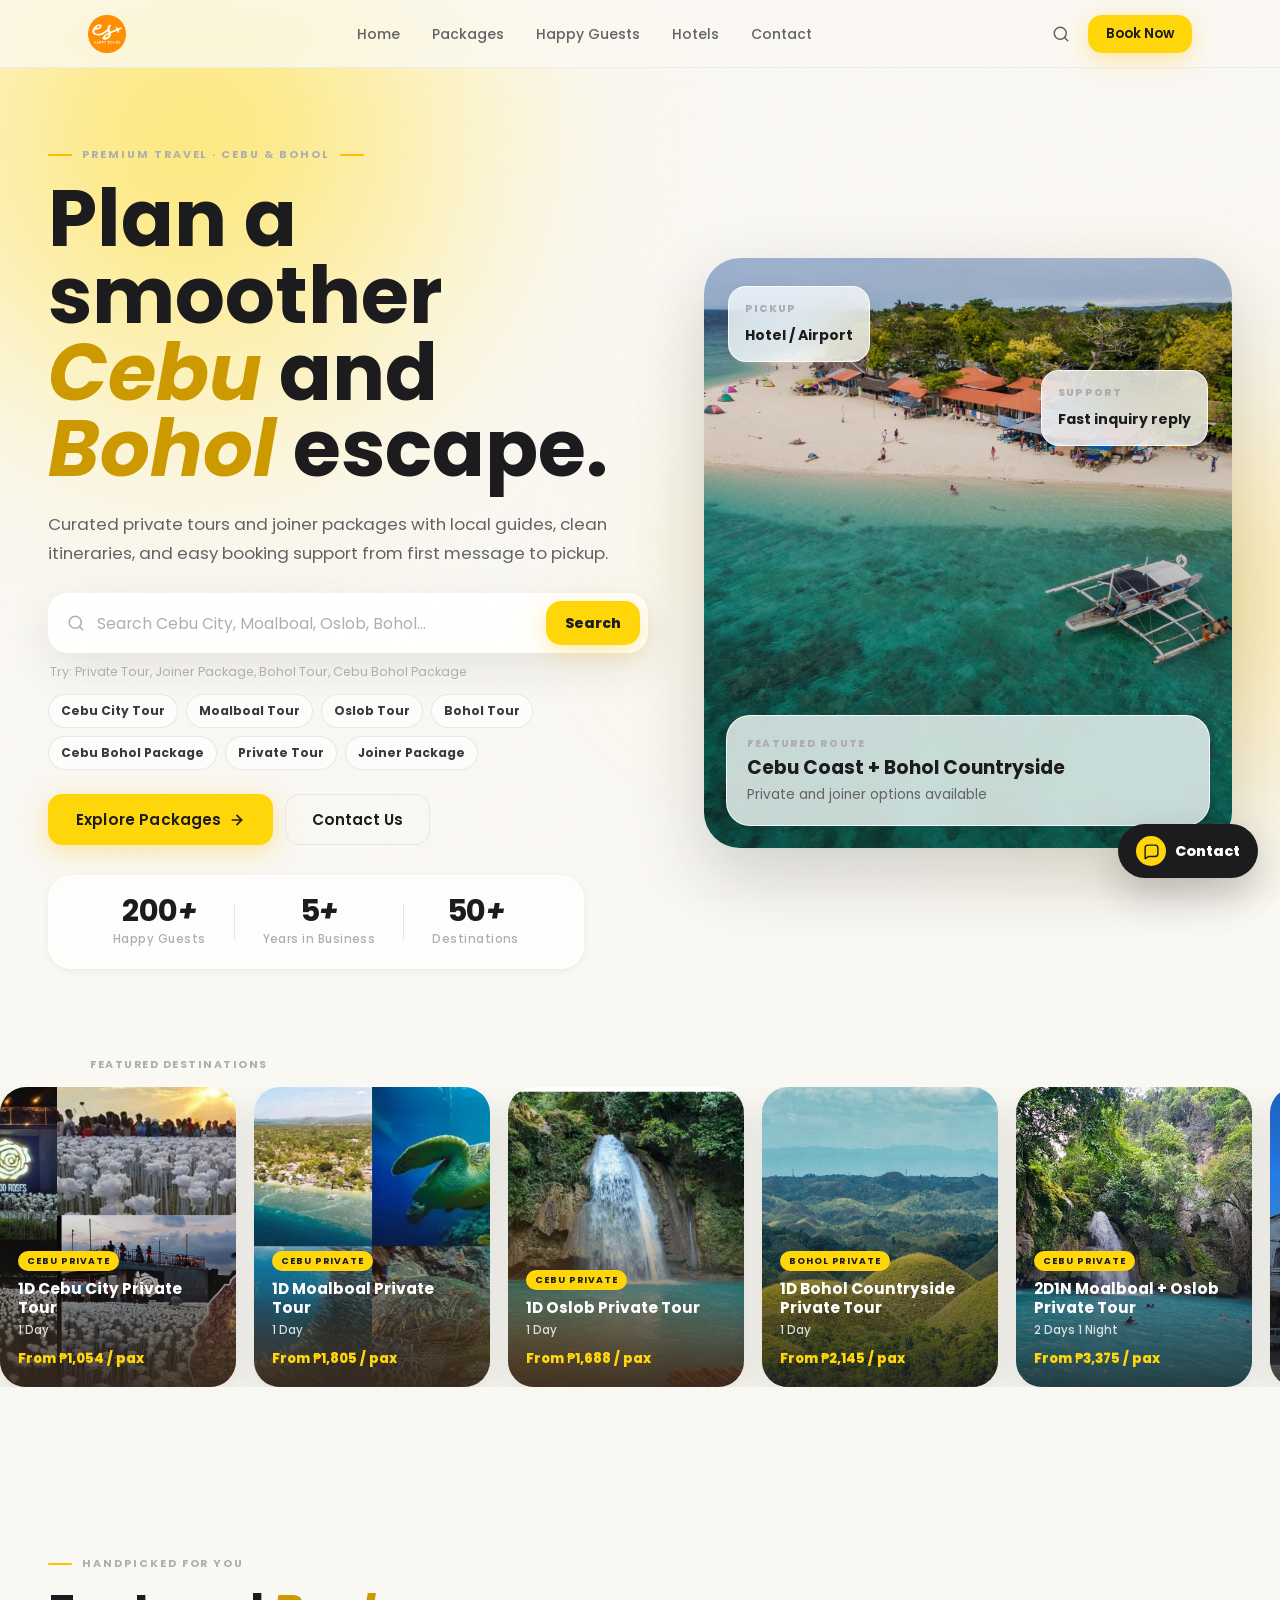
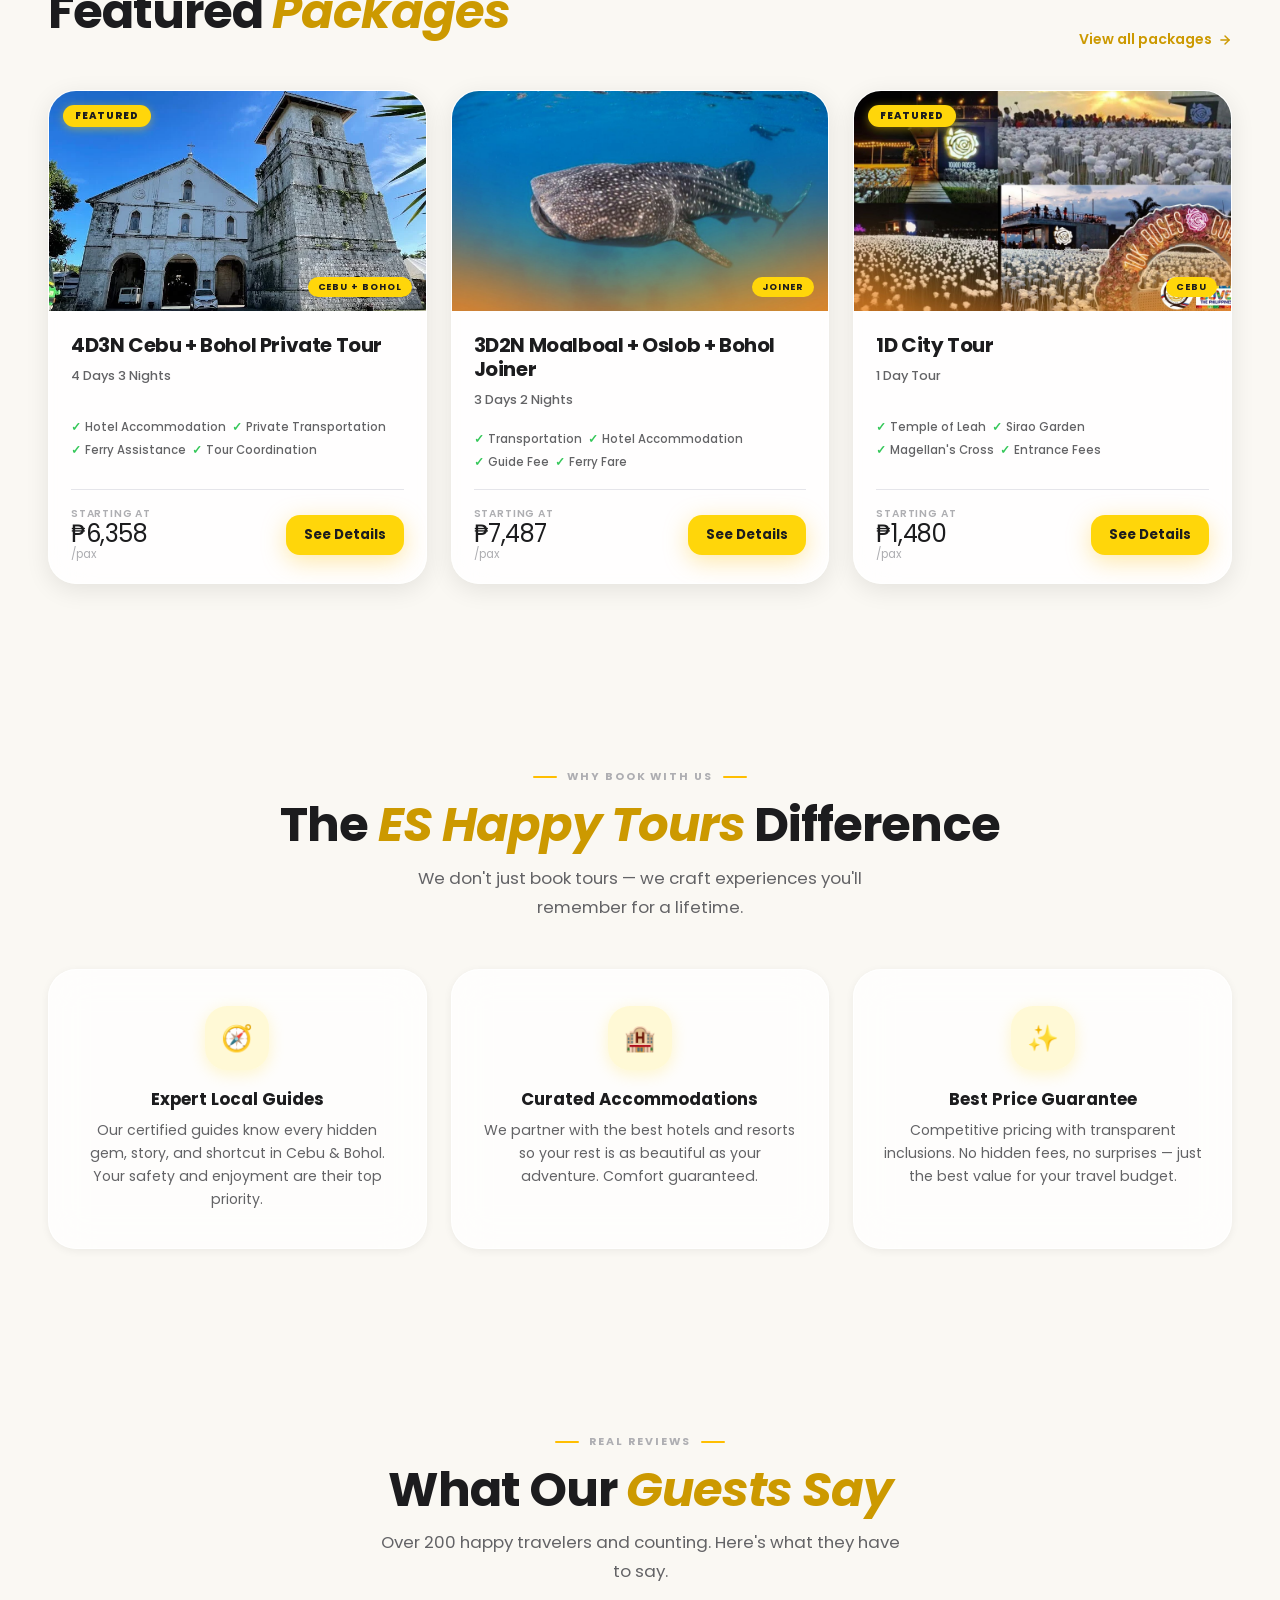
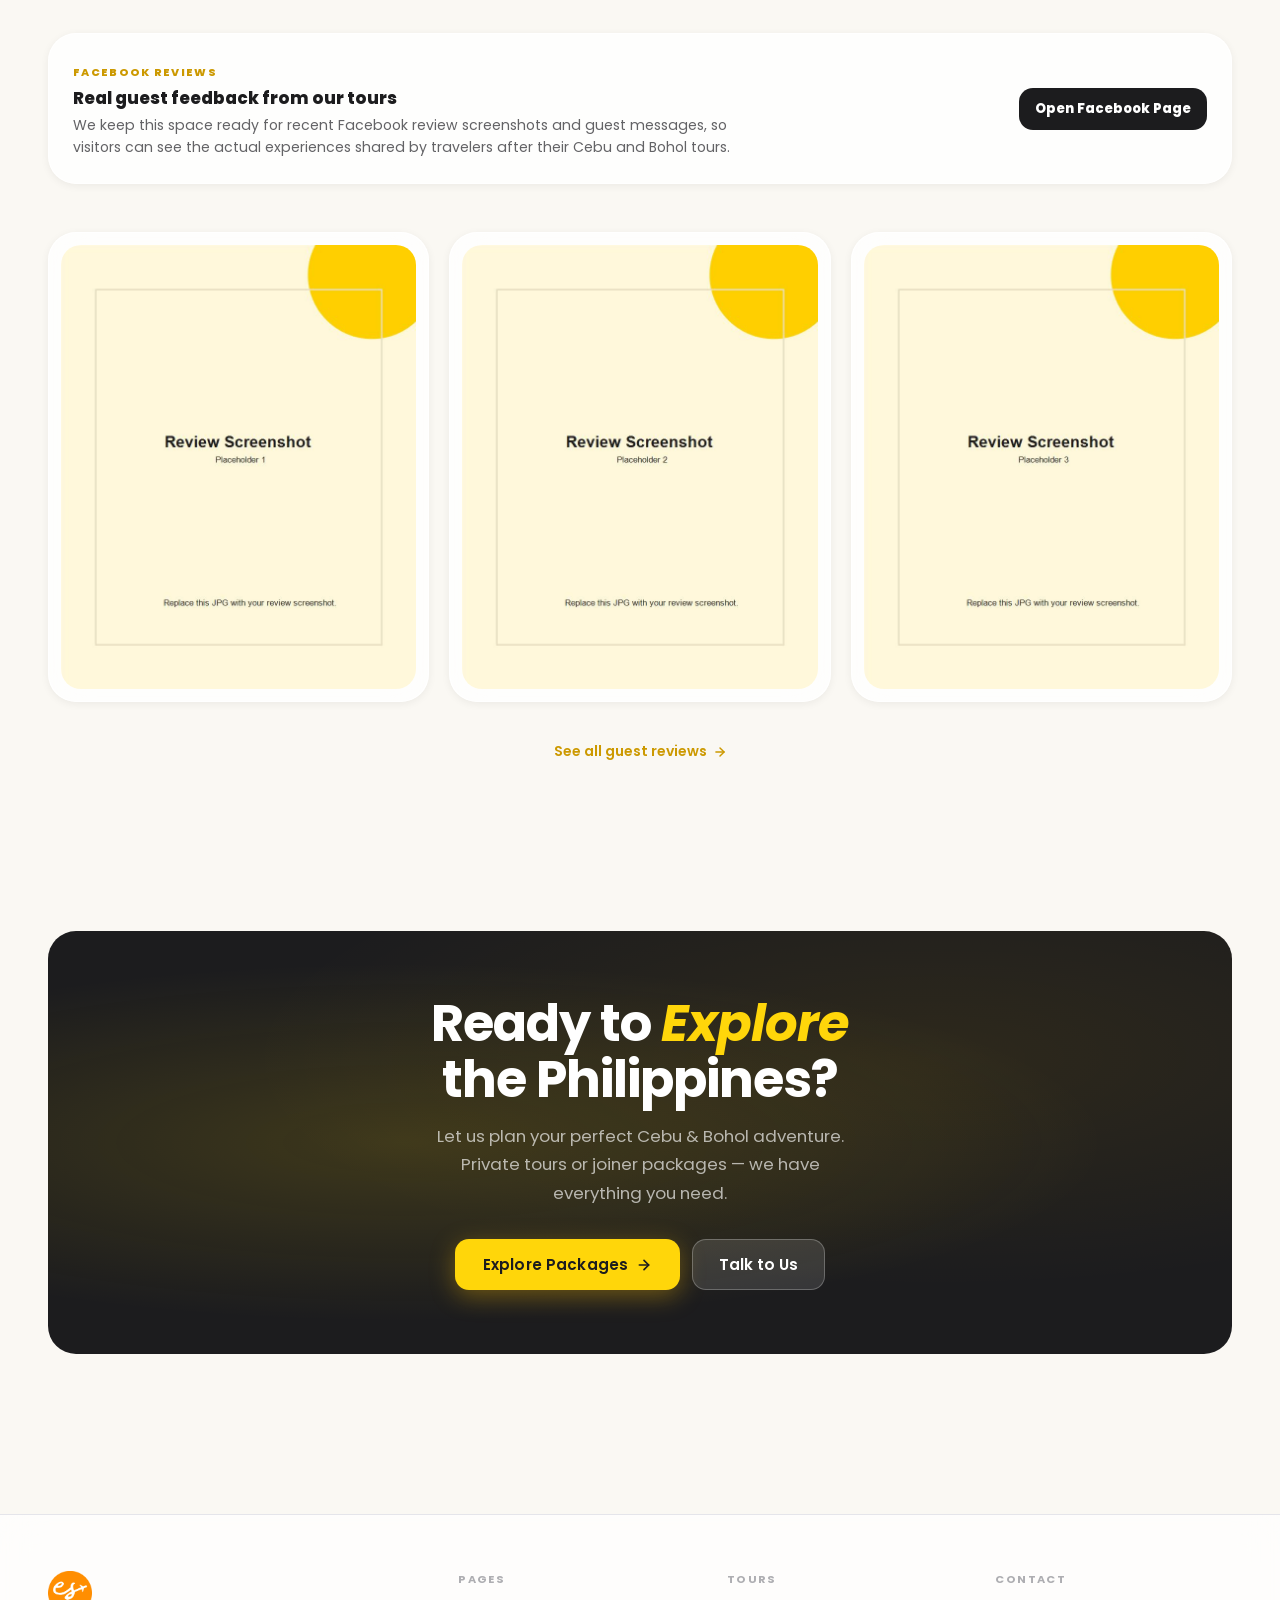
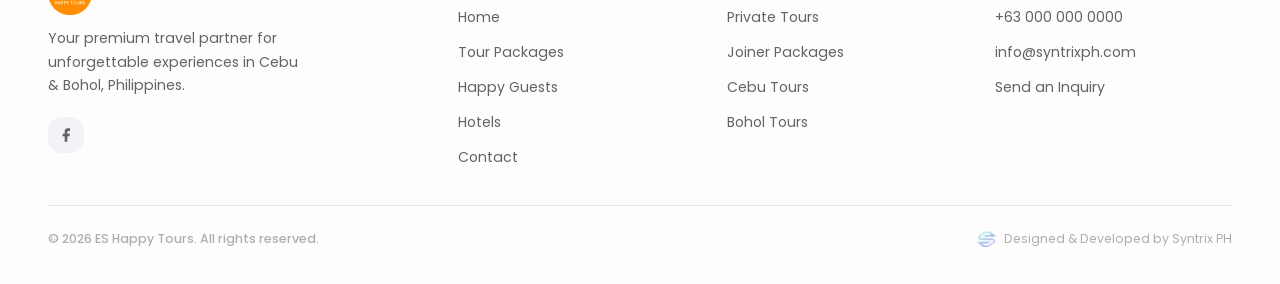
==== index.html @ 5e9220c2 "Initial ES Happy Tours website" ====
<!DOCTYPE html>
<html lang="en">

<head>
  <meta charset="UTF-8" />
  <link rel="icon" type="image/png" sizes="512x512" href="/favicon.png" />
  <link rel="icon" type="image/png" sizes="192x192" href="/favicon-192.png" />
  <link rel="apple-touch-icon" sizes="180x180" href="/apple-touch-icon.png" />
  <link rel="shortcut icon" href="/favicon.ico" />
  <meta property="og:site_name" content="ES Happy Tours" />
  <meta property="og:image" content="https://eshappytours.com/favicon.png" />
  <meta name="twitter:image" content="https://eshappytours.com/favicon.png" />
  <meta name="facebook-domain-verification" content="ryec776wc41lvu8zigvcuqryftrkrn" />
  <!-- Meta Pixel Code -->
  <script>
    !function (f, b, e, v, n, t, s) {
      if (f.fbq) return; n = f.fbq = function () {
        n.callMethod ?
        n.callMethod.apply(n, arguments) : n.queue.push(arguments)
      };
      if (!f._fbq) f._fbq = n; n.push = n; n.loaded = !0; n.version = '2.0';
      n.queue = []; t = b.createElement(e); t.async = !0;
      t.src = v; s = b.getElementsByTagName(e)[0];
      s.parentNode.insertBefore(t, s)
    }(window, document, 'script',
      'https://connect.facebook.net/en_US/fbevents.js');
    fbq('init', '2161999427676069');
    fbq('track', 'PageView');
  </script>
  <noscript><img height="1" width="1" style="display:none"
      src="https://www.facebook.com/tr?id=2161999427676069&ev=PageView&noscript=1" /></noscript>
  <!-- End Meta Pixel Code -->
  <meta name="viewport" content="width=device-width, initial-scale=1.0" />
  <meta name="description"
    content="ES Happy Tours — Premium travel agency for Cebu & Bohol, Philippines. Private tours and joiner packages." />
  <title>ES Happy Tours — Discover Cebu & Bohol</title>

  <link rel="preconnect" href="https://fonts.googleapis.com" />
  <link rel="preconnect" href="https://fonts.gstatic.com" crossorigin />
  <link href="https://fonts.googleapis.com/css2?family=Poppins:wght@300;400;500;600;700;800;900&display=swap"
    rel="stylesheet" />

  <link rel="stylesheet" href="css/style.css" />
  <link rel="stylesheet" href="css/home.css" />
  <link rel="stylesheet" href="components/preloader/preloader.css" />
  <link rel="stylesheet" href="components/package-modal/package-modal.css" />
  <link rel="stylesheet" href="components/contact-widget/contact-widget.css" />
  <script type="application/ld+json">
  {
    "@context": "https://schema.org",
    "@type": "TravelAgency",
    "name": "ES Happy Tours",
    "url": "https://eshappytours.com/",
    "logo": "https://eshappytours.com/favicon.png",
    "image": "https://eshappytours.com/favicon.png",
    "email": "info@syntrixph.com",
    "telephone": "+639209851802",
    "address": {
      "@type": "PostalAddress",
      "streetAddress": "Sitio Capilis, Subabasbas",
      "addressLocality": "Lapu-Lapu",
      "postalCode": "6015",
      "addressRegion": "Cebu",
      "addressCountry": "PH"
    },
    "sameAs": [
      "https://www.facebook.com/profile.php?id=61589540938601"
    ]
  }
  </script></head>

<body>

  <!-- Background -->
  <div class="bg-canvas" aria-hidden="true">
    <div class="blob blob-1"></div>
    <div class="blob blob-2"></div>
    <div class="blob blob-3"></div>
  </div>
  <div class="bg-noise" aria-hidden="true"></div>

  <!-- ── HEADER ── -->
  <header class="site-header" id="site-header">
    <div class="nav-container">
      <a class="nav-logo" href="home">
        <img src="assets/images/eslogo.png" alt="ES Happy Tours" />
      </a>
      <nav class="nav-links" aria-label="Main navigation">
        <a href="home">Home</a>
        <a href="packages">Packages</a>
        <a href="guests">Happy Guests</a>
        <a href="hotels">Hotels</a>
        <a href="contact">Contact</a>
      </nav>
      <div class="nav-actions">
        <button class="btn-icon" id="btn-search" aria-label="Search">
          <svg xmlns="http://www.w3.org/2000/svg" width="18" height="18" fill="none" stroke="currentColor"
            stroke-width="2" stroke-linecap="round" stroke-linejoin="round" viewBox="0 0 24 24">
            <circle cx="11" cy="11" r="8" />
            <line x1="21" y1="21" x2="16.65" y2="16.65" />
          </svg>
        </button>
        <a href="contact" class="btn-cta-nav">Book Now</a>
        <button class="btn-hamburger" id="btn-hamburger" aria-label="Open menu" aria-expanded="false">
          <span></span><span></span><span></span>
        </button>
      </div>
    </div>
  </header>

  <!-- Mobile Menu -->
  <nav class="nav-mobile" id="nav-mobile" aria-label="Mobile navigation">
    <a href="home">Home</a>
    <a href="packages">Packages</a>
    <a href="guests">Happy Guests</a>
    <a href="hotels">Hotels</a>
    <a href="contact">Contact</a>
  </nav>

  <!-- Search Overlay -->
  <div class="search-overlay" id="search-overlay" aria-hidden="true">
    <div class="search-box">
      <svg xmlns="http://www.w3.org/2000/svg" width="18" height="18" fill="none" stroke="#AEAEB2" stroke-width="2"
        stroke-linecap="round" stroke-linejoin="round" viewBox="0 0 24 24" aria-hidden="true">
        <circle cx="11" cy="11" r="8" />
        <line x1="21" y1="21" x2="16.65" y2="16.65" />
      </svg>
      <input type="text" id="search-input" placeholder="Search tours, destinations…" autocomplete="off" />
      <button class="search-close" id="search-close" aria-label="Close search">✕</button>
    </div>
  </div>

  <!-- ══════════════════════════════════════════════
       HERO
  ══════════════════════════════════════════════ -->
  <section class="hero">
    <div class="hero-logo-wrap">
      <img src="assets/images/eslogo.png" alt="ES Happy Tours" class="hero-logo" />
    </div>

    <div class="eyebrow hero-eyebrow">
      <span class="eyebrow-line"></span>
      <span class="eyebrow-text">Premium Travel · Cebu &amp; Bohol</span>
      <span class="eyebrow-line"></span>
    </div>

    <h1>Discover <em>Cebu</em><br>&amp; <em>Bohol</em><br><span class="muted">Like Never Before</span></h1>

    <p class="hero-sub">Your premium travel partner for unforgettable island experiences in the Philippines.</p>

    <div class="hero-ctas">
      <a href="packages" class="btn-primary">
        Explore Packages
        <svg xmlns="http://www.w3.org/2000/svg" width="16" height="16" fill="none" stroke="currentColor"
          stroke-width="2.5" stroke-linecap="round" stroke-linejoin="round" viewBox="0 0 24 24" aria-hidden="true">
          <line x1="5" y1="12" x2="19" y2="12" />
          <polyline points="12 5 19 12 12 19" />
        </svg>
      </a>
      <a href="contact" class="btn-outline">Contact Us</a>
    </div>

    <div class="hero-stats">
      <div class="hero-stat">
        <strong>200<em>+</em></strong>
        <span>Happy Guests</span>
      </div>
      <div class="stat-divider"></div>
      <div class="hero-stat">
        <strong>5<em>+</em></strong>
        <span>Years in Business</span>
      </div>
      <div class="stat-divider"></div>
      <div class="hero-stat">
        <strong>50<em>+</em></strong>
        <span>Destinations</span>
      </div>
    </div>

    <div class="scroll-hint" aria-hidden="true">
      <span>Scroll</span>
      <svg xmlns="http://www.w3.org/2000/svg" width="14" height="14" fill="none" stroke="currentColor" stroke-width="2"
        stroke-linecap="round" stroke-linejoin="round" viewBox="0 0 24 24">
        <polyline points="6 9 12 15 18 9" />
      </svg>
    </div>
  </section>


  <!-- ══════════════════════════════════════════════
       DESTINATION STRIP
  ══════════════════════════════════════════════ -->
  <div class="dest-wrapper">
    <div class="inner">
      <p class="strip-label">Featured Destinations</p>
    </div>
    <div class="dest-strip">
      <div class="dest-track">
        <a class="dest-card" href="packages">
          <img src="assets/images/16.jpg" alt="1D Cebu City Private Tour" loading="lazy" />
          <div class="dest-info">
            <span class="dest-tag">Cebu Private</span>
            <div class="dest-name">1D Cebu City Private Tour</div>
            <div class="dest-meta">1 Day</div>
            <div class="dest-price">From ₱1,054 / pax</div>
          </div>
        </a>
        <a class="dest-card" href="packages">
          <img src="assets/images/17.jpg" alt="1D Moalboal Private Tour" loading="lazy" />
          <div class="dest-info">
            <span class="dest-tag">Cebu Private</span>
            <div class="dest-name">1D Moalboal Private Tour</div>
            <div class="dest-meta">1 Day</div>
            <div class="dest-price">From ₱1,805 / pax</div>
          </div>
        </a>
        <a class="dest-card" href="packages">
          <img src="assets/images/1.jpg" alt="1D Oslob Private Tour" loading="lazy" />
          <div class="dest-info">
            <span class="dest-tag">Cebu Private</span>
            <div class="dest-name">1D Oslob Private Tour</div>
            <div class="dest-meta">1 Day</div>
            <div class="dest-price">From ₱1,688 / pax</div>
          </div>
        </a>
        <a class="dest-card" href="packages">
          <img src="assets/images/IMG_0251.JPG" alt="1D Bohol Countryside Private Tour" loading="lazy" />
          <div class="dest-info">
            <span class="dest-tag">Bohol Private</span>
            <div class="dest-name">1D Bohol Countryside Private Tour</div>
            <div class="dest-meta">1 Day</div>
            <div class="dest-price">From ₱2,145 / pax</div>
          </div>
        </a>
        <a class="dest-card" href="packages">
          <img src="assets/images/kawasan.jpg" alt="2D1N Moalboal and Oslob Private Tour" loading="lazy" />
          <div class="dest-info">
            <span class="dest-tag">Cebu Private</span>
            <div class="dest-name">2D1N Moalboal + Oslob Private Tour</div>
            <div class="dest-meta">2 Days 1 Night</div>
            <div class="dest-price">From ₱3,375 / pax</div>
          </div>
        </a>
        <a class="dest-card" href="packages">
          <img src="assets/images/baclayon2.webp" alt="4D3N Cebu and Bohol Private Tour" loading="lazy" />
          <div class="dest-info">
            <span class="dest-tag">Cebu + Bohol</span>
            <div class="dest-name">4D3N Cebu + Bohol Private Tour</div>
            <div class="dest-meta">4 Days 3 Nights</div>
            <div class="dest-price">From ₱6,358 / pax</div>
          </div>
        </a>
      </div>
    </div>
  </div>


  <!-- ══════════════════════════════════════════════
       FEATURED PACKAGES
  ══════════════════════════════════════════════ -->
  <section class="featured-section">
    <div class="inner">
      <div class="section-top">
        <div class="section-hd">
          <div class="eyebrow">
            <span class="eyebrow-line"></span>
            <span class="eyebrow-text">Handpicked for You</span>
          </div>
          <h2>Featured <em>Packages</em></h2>
        </div>
        <a href="packages" class="view-all-link">
          View all packages
          <svg xmlns="http://www.w3.org/2000/svg" width="14" height="14" fill="none" stroke="currentColor"
            stroke-width="2.5" stroke-linecap="round" stroke-linejoin="round" viewBox="0 0 24 24">
            <line x1="5" y1="12" x2="19" y2="12" />
            <polyline points="12 5 19 12 12 19" />
          </svg>
        </a>
      </div>

      <div class="pkg-grid">
        <div class="pkg-card searchable-card reveal" data-package-id="cebu-bohol-private" data-type="private"
          data-dest="both" data-search="4d3n cebu bohol private city moalboal oslob chocolate hills hotel ferry">
          <div class="pkg-card-img">
            <img src="assets/images/baclayon2.webp" alt="4D3N Cebu and Bohol Private Tour" loading="lazy" />
            <span class="pkg-badge featured">Featured</span>
            <span class="pkg-dest-tag">Cebu + Bohol</span>
          </div>
          <div class="pkg-card-body">
            <h3>4D3N Cebu + Bohol Private Tour</h3>
            <div class="pkg-meta"><span class="pkg-duration">4 Days 3 Nights</span></div>
            <div class="pkg-highlights">
              <span class="pkg-highlight">Hotel Accommodation</span>
              <span class="pkg-highlight">Private Transportation</span>
              <span class="pkg-highlight">Ferry Assistance</span>
              <span class="pkg-highlight">Tour Coordination</span>
            </div>
            <div class="pkg-footer">
              <div class="pkg-price">
                <span class="price-label">Starting at</span>
                <span class="price-amount">₱6,358</span>
                <span class="price-per">/pax</span>
              </div>
              <button class="btn-book btn-details" type="button" data-package-id="cebu-bohol-private">See Details</button>
            </div>
          </div>
        </div>

        <div class="pkg-card searchable-card reveal reveal-delay-2" data-package-id="moalboal-oslob-bohol-joiner"
          data-type="joiner" data-dest="both"
          data-search="3d2n moalboal oslob bohol joiner sardines whale shark chocolate hills ferry hotel">
          <div class="pkg-card-img">
            <img src="assets/images/2.jpg" alt="3D2N Moalboal Oslob and Bohol Joiner" loading="lazy" />
            <span class="pkg-dest-tag">Joiner</span>
          </div>
          <div class="pkg-card-body">
            <h3>3D2N Moalboal + Oslob + Bohol Joiner</h3>
            <div class="pkg-meta"><span class="pkg-duration">3 Days 2 Nights</span></div>
            <div class="pkg-highlights">
              <span class="pkg-highlight">Transportation</span>
              <span class="pkg-highlight">Hotel Accommodation</span>
              <span class="pkg-highlight">Guide Fee</span>
              <span class="pkg-highlight">Ferry Fare</span>
            </div>
            <div class="pkg-footer">
              <div class="pkg-price">
                <span class="price-label">Starting at</span>
                <span class="price-amount">₱7,487</span>
                <span class="price-per">/pax</span>
              </div>
              <button class="btn-book btn-details" type="button" data-package-id="moalboal-oslob-bohol-joiner">See Details</button>
            </div>
          </div>
        </div>

        <div class="pkg-card searchable-card reveal reveal-delay-3" data-package-id="cebu-city-joiner"
          data-type="joiner" data-dest="cebu"
          data-search="1d city joiner cebu temple of leah sirao tops magellan cross heritage tour">
          <div class="pkg-card-img">
            <img src="assets/images/16.jpg" alt="1D Cebu City Joiner Tour" loading="lazy" />
            <span class="pkg-badge featured">Featured</span>
            <span class="pkg-dest-tag">Cebu</span>
          </div>
          <div class="pkg-card-body">
            <h3>1D City Tour</h3>
            <div class="pkg-meta"><span class="pkg-duration">1 Day Tour</span></div>
            <div class="pkg-highlights">
              <span class="pkg-highlight">Temple of Leah</span>
              <span class="pkg-highlight">Sirao Garden</span>
              <span class="pkg-highlight">Magellan's Cross</span>
              <span class="pkg-highlight">Entrance Fees</span>
            </div>
            <div class="pkg-footer">
              <div class="pkg-price">
                <span class="price-label">Starting at</span>
                <span class="price-amount">₱1,480</span>
                <span class="price-per">/pax</span>
              </div>
              <button class="btn-book btn-details" type="button" data-package-id="cebu-city-joiner">See Details</button>
            </div>
          </div>
        </div>
      </div>
    </div>
  </section>


  <!-- ══════════════════════════════════════════════
       WHY CHOOSE US
  ══════════════════════════════════════════════ -->
  <section class="why-section">
    <div class="inner">
      <div class="section-hd reveal">
        <div class="eyebrow">
          <span class="eyebrow-line"></span>
          <span class="eyebrow-text">Why Book With Us</span>
          <span class="eyebrow-line"></span>
        </div>
        <h2>The <em>ES Happy Tours</em> Difference</h2>
        <p>We don't just book tours — we craft experiences you'll remember for a lifetime.</p>
      </div>

      <div class="why-grid">
        <div class="why-card reveal reveal-delay-1">
          <div class="why-icon">🧭</div>
          <h3>Expert Local Guides</h3>
          <p>Our certified guides know every hidden gem, story, and shortcut in Cebu &amp; Bohol. Your safety and
            enjoyment are their top priority.</p>
        </div>
        <div class="why-card reveal reveal-delay-2">
          <div class="why-icon">🏨</div>
          <h3>Curated Accommodations</h3>
          <p>We partner with the best hotels and resorts so your rest is as beautiful as your adventure. Comfort
            guaranteed.</p>
        </div>
        <div class="why-card reveal reveal-delay-3">
          <div class="why-icon">✨</div>
          <h3>Best Price Guarantee</h3>
          <p>Competitive pricing with transparent inclusions. No hidden fees, no surprises — just the best value for
            your travel budget.</p>
        </div>
      </div>
    </div>
  </section>


  <!-- ══════════════════════════════════════════════
       HAPPY GUESTS PREVIEW
  ══════════════════════════════════════════════ -->
  <section class="testi-section">
    <div class="inner">
      <div class="section-hd reveal">
        <div class="eyebrow">
          <span class="eyebrow-line"></span>
          <span class="eyebrow-text">Real Reviews</span>
          <span class="eyebrow-line"></span>
        </div>
        <h2>What Our <em>Guests Say</em></h2>
        <p>Over 200 happy travelers and counting. Here's what they have to say.</p>
      </div>

      <div class="facebook-review-placeholder reveal">
        <div>
          <span class="facebook-review-kicker">Facebook Reviews</span>
          <h3>Real guest feedback from our tours</h3>
          <p>We keep this space ready for recent Facebook review screenshots and guest messages, so visitors can see
            the actual experiences shared by travelers after their Cebu and Bohol tours.</p>
        </div>
        <a href="https://www.facebook.com/profile.php?id=61589540938601" target="_blank" rel="noopener noreferrer">Open Facebook
          Page</a>
      </div>

      <div class="testi-grid">
        <article class="review-card review-image-card reveal reveal-delay-1">
          <img src="assets/images/review-1.jpg" alt="Guest review screenshot placeholder" loading="lazy" />
        </article>
        <article class="review-card review-image-card reveal reveal-delay-2">
          <img src="assets/images/review-2.jpg" alt="Guest review screenshot placeholder" loading="lazy" />
        </article>
        <article class="review-card review-image-card reveal reveal-delay-3">
          <img src="assets/images/review-3.jpg" alt="Guest review screenshot placeholder" loading="lazy" />
        </article>
      </div>

      <div class="testi-cta">
        <a href="guests" class="view-all-link">
          See all guest reviews
          <svg xmlns="http://www.w3.org/2000/svg" width="14" height="14" fill="none" stroke="currentColor"
            stroke-width="2.5" stroke-linecap="round" stroke-linejoin="round" viewBox="0 0 24 24">
            <line x1="5" y1="12" x2="19" y2="12" />
            <polyline points="12 5 19 12 12 19" />
          </svg>
        </a>
      </div>
    </div>
  </section>


  <!-- ══════════════════════════════════════════════
       CTA BANNER
  ══════════════════════════════════════════════ -->
  <section class="cta-banner">
    <div class="inner">
      <div class="cta-card reveal">
        <h2>Ready to <em>Explore</em><br>the Philippines?</h2>
        <p>Let us plan your perfect Cebu &amp; Bohol adventure. Private tours or joiner packages — we have everything
          you need.</p>
        <div class="cta-buttons">
          <a href="packages" class="btn-primary">
            Explore Packages
            <svg xmlns="http://www.w3.org/2000/svg" width="16" height="16" fill="none" stroke="currentColor"
              stroke-width="2.5" stroke-linecap="round" stroke-linejoin="round" viewBox="0 0 24 24">
              <line x1="5" y1="12" x2="19" y2="12" />
              <polyline points="12 5 19 12 12 19" />
            </svg>
          </a>
          <a href="contact"
            style="display:inline-flex;align-items:center;gap:8px;padding:13px 26px;background:rgba(255,255,255,0.12);color:#fff;font-size:0.95rem;font-weight:600;border:1.5px solid rgba(255,255,255,0.25);border-radius:14px;transition:all .2s;">Talk
            to Us</a>
        </div>
      </div>
    </div>
  </section>


  <!-- ══════════════════════════════════════════════
       FOOTER
  ══════════════════════════════════════════════ -->
  <footer class="site-footer">
    <div class="footer-grid">
      <div class="footer-brand-col">
        <div class="footer-logo">
          <img src="assets/images/eslogo.png" alt="ES Happy Tours" />
        </div>
        <p>Your premium travel partner for unforgettable experiences in Cebu &amp; Bohol, Philippines.</p>
        <div class="footer-social">
          <a href="https://www.facebook.com/ESHappyTours" target="_blank" rel="noopener noreferrer"
            aria-label="Facebook">
            <svg xmlns="http://www.w3.org/2000/svg" width="16" height="16" fill="currentColor" viewBox="0 0 24 24">
              <path d="M18 2h-3a5 5 0 0 0-5 5v3H7v4h3v8h4v-8h3l1-4h-4V7a1 1 0 0 1 1-1h3z" />
            </svg>
          </a>
        </div>
      </div>
      <div class="footer-col">
        <h4>Pages</h4>
        <ul>
          <li><a href="home">Home</a></li>
          <li><a href="packages">Tour Packages</a></li>
          <li><a href="guests">Happy Guests</a></li>
          <li><a href="hotels">Hotels</a></li>
          <li><a href="contact">Contact</a></li>
        </ul>
      </div>
      <div class="footer-col">
        <h4>Tours</h4>
        <ul>
          <li><a href="packages">Private Tours</a></li>
          <li><a href="packages">Joiner Packages</a></li>
          <li><a href="packages">Cebu Tours</a></li>
          <li><a href="packages">Bohol Tours</a></li>
        </ul>
      </div>
      <div class="footer-col">
        <h4>Contact</h4>
        <ul>
          <li><a href="tel:+63000000000">+63 000 000 0000</a></li>
          <li><a href="mailto:info@syntrixph.com">info@syntrixph.com</a></li>
          <li><a href="contact">Send an Inquiry</a></li>
        </ul>
      </div>
    </div>
    <div class="footer-bottom">
      <span class="footer-copy">© 2026 ES Happy Tours. All rights reserved.</span>
      <div class="footer-dev">
        <img src="assets/images/SYNTRIX-LOGO-S.png" alt="Syntrix PH" />
        <a href="https://syntrixph.com" target="_blank" rel="noopener noreferrer">Designed &amp; Developed by Syntrix
          PH</a>
      </div>
    </div>
  </footer>

  <script src="components/preloader/preloader.js"></script>
  <script src="js/main.js"></script>
  <script src="js/home.js"></script>
  <script src="js/package-data.js"></script>
  <script src="components/package-modal/package-modal.js"></script>
  <script src="components/contact-widget/contact-widget.js"></script>
</body>

</html>
---- css/style.css ----
/* ============================================================
   ES HAPPY TOURS — GLOBAL DESIGN SYSTEM
   style.css  |  Syntrix PH © 2026
   ============================================================ */


/* ── 1. CSS VARIABLES ─────────────────────────────────────── */
:root {
  --yellow:        #FFD60A;
  --yellow-soft:   #FFF9D6;
  --yellow-warm:   #FFBE00;
  --yellow-deep:   #CC9900;
  --white:         #FFFFFF;
  --off-white:     #FAF8F3;
  --gray-1:        #1C1C1E;
  --gray-2:        #3A3A3C;
  --gray-3:        #636366;
  --gray-4:        #AEAEB2;
  --gray-5:        #E5E5EA;
  --gray-6:        #F2F2F7;
  --color-success: #34C759;
  --color-error:   #FF3B30;
  --fb-blue:       #1877F2;
  --fb-blue-dark:  #0e5fc0;

  --nav-height:    68px;
  --max-w:         1200px;
  --pad-x:         clamp(16px, 4vw, 48px);

  --r-sm:   8px;
  --r-md:   14px;
  --r-lg:   22px;
  --r-xl:   28px;
  --r-pill: 999px;

  --sh-sm:     0 2px 8px  rgba(0,0,0,0.06);
  --sh-md:     0 6px 24px rgba(0,0,0,0.09);
  --sh-lg:     0 20px 48px rgba(0,0,0,0.14);
  --sh-yellow: 0 6px 24px rgba(255,190,0,0.35);

  --ease: cubic-bezier(0.16, 1, 0.3, 1);
}


/* ── 2. RESET & BASE ─────────────────────────────────────── */
*, *::before, *::after { box-sizing: border-box; margin: 0; padding: 0; }

html { scroll-behavior: smooth; -webkit-text-size-adjust: 100%; }

body {
  font-family: 'Poppins', sans-serif;
  background: var(--off-white);
  color: var(--gray-1);
  overflow-x: hidden;
  min-height: 100vh;
  padding-top: var(--nav-height);
}

img  { display: block; max-width: 100%; }
a    { color: inherit; text-decoration: none; }
button { cursor: pointer; font-family: inherit; }
ul   { list-style: none; }

h1, h2, h3 {
  font-family: 'Poppins', sans-serif;
  font-weight: 700;
  line-height: 1.1;
  letter-spacing: -0.02em;
}

h1 em, h2 em { font-style: italic; color: var(--yellow-deep); }
h1 .muted, h2 .muted { color: var(--gray-4); }


/* ── 3. BACKGROUND BLOBS + NOISE ─────────────────────────── */
.bg-canvas {
  position: fixed; inset: 0; z-index: 0;
  pointer-events: none; overflow: hidden;
}

.blob {
  position: absolute; border-radius: 50%; filter: blur(90px);
}

.blob-1 {
  width: 680px; height: 680px;
  background: radial-gradient(circle, #FFD60A 0%, #FFF4B8 60%, transparent 100%);
  top: -200px; left: -150px; opacity: 0.65;
  animation: drift1 20s ease-in-out infinite alternate;
}

.blob-2 {
  width: 480px; height: 480px;
  background: radial-gradient(circle, #FFBE00 0%, #FFF9D6 65%, transparent 100%);
  bottom: 60px; right: -120px; opacity: 0.5;
  animation: drift2 25s ease-in-out infinite alternate;
}

.blob-3 {
  width: 340px; height: 340px;
  background: radial-gradient(circle, #FFE566 0%, transparent 70%);
  top: 42%; left: 50%; opacity: 0.4;
  animation: drift3 17s ease-in-out infinite alternate;
}

.bg-noise {
  position: fixed; inset: 0; z-index: 0; pointer-events: none; opacity: 0.022;
  background-image: url("data:image/svg+xml,%3Csvg xmlns='http://www.w3.org/2000/svg' width='300' height='300'%3E%3Cfilter id='n'%3E%3CfeTurbulence type='fractalNoise' baseFrequency='0.75' numOctaves='4' stitchTiles='stitch'/%3E%3C/filter%3E%3Crect width='300' height='300' filter='url(%23n)'/%3E%3C/svg%3E");
}


/* ── 4. SITE HEADER & NAV ────────────────────────────────── */
.site-header {
  position: fixed; top: 0; left: 0; right: 0; z-index: 900;
  height: var(--nav-height);
  background: rgba(250, 248, 243, 0.82);
  backdrop-filter: blur(24px) saturate(180%);
  -webkit-backdrop-filter: blur(24px) saturate(180%);
  border-bottom: 1px solid rgba(229,229,234,0.6);
  transition: box-shadow 0.3s var(--ease), background 0.3s var(--ease);
  animation: fadeDown 0.75s ease both;
}

.site-header.scrolled {
  box-shadow: 0 2px 20px rgba(0,0,0,0.08);
  background: rgba(250, 248, 243, 0.95);
}

.nav-container {
  max-width: var(--max-w);
  margin: 0 auto;
  height: var(--nav-height);
  padding: 0 var(--pad-x);
  display: flex;
  align-items: center;
  justify-content: space-between;
  gap: 24px;
}

.nav-logo {
  flex-shrink: 0;
  display: flex;
  align-items: center;
}

.nav-logo img {
  height: 38px;
  width: auto;
  object-fit: contain;
}

.nav-links {
  display: flex;
  align-items: center;
  gap: 4px;
  flex: 1;
  justify-content: center;
}

.nav-links a {
  padding: 8px 14px;
  font-size: 0.875rem;
  font-weight: 500;
  color: var(--gray-3);
  border-radius: var(--r-md);
  transition: color 0.2s, background 0.2s;
  white-space: nowrap;
}

.nav-links a:hover { color: var(--gray-1); background: rgba(0,0,0,0.04); }
.nav-links a.active { color: var(--gray-1); font-weight: 600; }
.nav-links a.active::after {
  content: '';
  display: block;
  margin: 2px auto 0;
  width: 16px; height: 2px;
  background: var(--yellow-warm);
  border-radius: 2px;
}

.nav-actions {
  display: flex;
  align-items: center;
  gap: 8px;
  flex-shrink: 0;
}

.btn-icon {
  display: flex; align-items: center; justify-content: center;
  width: 38px; height: 38px;
  border: none; background: transparent;
  border-radius: var(--r-md);
  color: var(--gray-3);
  transition: color 0.2s, background 0.2s;
}
.btn-icon:hover { color: var(--gray-1); background: rgba(0,0,0,0.05); }

.btn-hamburger {
  display: none;
  flex-direction: column; gap: 5px; justify-content: center; align-items: center;
  width: 38px; height: 38px;
  border: none; background: transparent;
  border-radius: var(--r-md);
  transition: background 0.2s;
}
.btn-hamburger:hover { background: rgba(0,0,0,0.05); }
.btn-hamburger span {
  display: block;
  width: 20px; height: 2px;
  background: var(--gray-2);
  border-radius: 2px;
  transition: transform 0.3s var(--ease), opacity 0.3s;
}
.btn-hamburger.open span:nth-child(1) { transform: translateY(7px) rotate(45deg); }
.btn-hamburger.open span:nth-child(2) { opacity: 0; transform: scaleX(0); }
.btn-hamburger.open span:nth-child(3) { transform: translateY(-7px) rotate(-45deg); }

.btn-cta-nav {
  display: inline-flex; align-items: center; gap: 6px;
  padding: 9px 18px;
  background: var(--yellow);
  color: var(--gray-1);
  font-size: 0.85rem; font-weight: 600;
  border: none; border-radius: var(--r-md);
  box-shadow: var(--sh-yellow);
  transition: all 0.2s var(--ease);
  white-space: nowrap;
}
.btn-cta-nav:hover { background: var(--yellow-warm); transform: translateY(-1px); box-shadow: 0 8px 24px rgba(255,190,0,0.42); }
.btn-cta-nav:active { transform: scale(0.97); }


/* ── 5. MOBILE MENU ──────────────────────────────────────── */
.nav-mobile {
  display: flex;
  flex-direction: column; gap: 2px;
  position: fixed;
  top: var(--nav-height); left: 0; right: 0;
  z-index: 899;
  background: rgba(250, 248, 243, 0.98);
  backdrop-filter: blur(24px);
  -webkit-backdrop-filter: blur(24px);
  border-bottom: 1px solid var(--gray-5);
  padding: 12px var(--pad-x) 20px;
  opacity: 0;
  visibility: hidden;
  pointer-events: none;
  transform: translateY(-10px);
  transition: opacity 0.25s var(--ease), transform 0.25s var(--ease), visibility 0s 0.26s;
}

.nav-mobile.open {
  opacity: 1;
  visibility: visible;
  pointer-events: auto;
  transform: translateY(0);
  transition: opacity 0.25s var(--ease), transform 0.25s var(--ease), visibility 0s 0s;
}

.nav-mobile a {
  padding: 13px 12px;
  font-size: 1rem; font-weight: 500;
  color: var(--gray-2);
  border-radius: var(--r-md);
  transition: background 0.2s, color 0.2s;
  border-bottom: 1px solid var(--gray-6);
}
.nav-mobile a:last-child { border-bottom: none; }
.nav-mobile a:hover { background: rgba(0,0,0,0.03); color: var(--gray-1); }
.nav-mobile a.active { color: var(--gray-1); font-weight: 600; }


/* ── 6. SEARCH OVERLAY ───────────────────────────────────── */
.search-overlay {
  position: fixed; inset: 0; z-index: 950;
  background: rgba(28,28,30,0.7);
  backdrop-filter: blur(8px);
  -webkit-backdrop-filter: blur(8px);
  display: flex; align-items: flex-start; justify-content: center;
  padding-top: 120px;
  opacity: 0; pointer-events: none;
  transition: opacity 0.25s var(--ease);
}

.search-overlay.open {
  opacity: 1; pointer-events: auto;
}

.search-box {
  width: 100%; max-width: 600px;
  margin: 0 var(--pad-x);
  background: var(--white);
  border-radius: var(--r-xl);
  padding: 8px 8px 8px 20px;
  display: flex; align-items: center; gap: 8px;
  box-shadow: var(--sh-lg);
  transform: translateY(-16px);
  transition: transform 0.3s var(--ease);
}

.search-overlay.open .search-box { transform: translateY(0); }

.search-box input {
  flex: 1;
  font-size: 1.05rem; color: var(--gray-1);
  background: transparent; border: none; outline: none;
  font-family: inherit; padding: 8px 0;
}
.search-box input::placeholder { color: var(--gray-4); }

.search-close {
  display: flex; align-items: center; justify-content: center;
  width: 40px; height: 40px;
  background: var(--gray-6); border: none;
  border-radius: var(--r-md); color: var(--gray-3);
  font-size: 1.1rem; font-weight: 600;
  transition: background 0.2s, color 0.2s;
}
.search-close:hover { background: var(--gray-5); color: var(--gray-1); }


/* ── 7. SITE FOOTER ──────────────────────────────────────── */
.site-footer {
  position: relative; z-index: 1;
  background: rgba(255,255,255,0.7);
  backdrop-filter: blur(20px);
  -webkit-backdrop-filter: blur(20px);
  border-top: 1px solid var(--gray-5);
  padding: 56px var(--pad-x) 36px;
  margin-top: 80px;
}

.footer-grid {
  max-width: var(--max-w);
  margin: 0 auto;
  display: grid;
  grid-template-columns: 1.6fr 1fr 1fr 1fr;
  gap: 40px 32px;
}

.footer-brand-col .footer-logo img {
  height: 44px; width: auto; object-fit: contain;
  margin-bottom: 12px;
}

.footer-brand-col p {
  font-size: 0.88rem; color: var(--gray-3);
  line-height: 1.65; max-width: 260px;
  margin-bottom: 20px;
}

.footer-social {
  display: flex; gap: 10px;
}

.footer-social a {
  display: flex; align-items: center; justify-content: center;
  width: 36px; height: 36px;
  background: var(--gray-6); border-radius: var(--r-md);
  color: var(--gray-3); font-size: 0.9rem;
  transition: background 0.2s, color 0.2s;
}
.footer-social a:hover { background: var(--yellow-soft); color: var(--yellow-deep); }

.footer-col h4 {
  font-family: 'Poppins', sans-serif;
  font-size: 0.7rem; font-weight: 700;
  letter-spacing: 0.12em; text-transform: uppercase;
  color: var(--gray-4); margin-bottom: 16px;
}

.footer-col ul { display: flex; flex-direction: column; gap: 10px; }

.footer-col ul li a {
  font-size: 0.88rem; color: var(--gray-3);
  transition: color 0.2s;
}
.footer-col ul li a:hover { color: var(--yellow-deep); }

.footer-bottom {
  max-width: var(--max-w);
  margin: 36px auto 0;
  padding-top: 24px;
  border-top: 1px solid var(--gray-5);
  display: flex; align-items: center; justify-content: space-between;
  gap: 16px;
  flex-wrap: wrap;
}

.footer-copy {
  font-size: 0.78rem; color: var(--gray-4); font-weight: 500;
}

.footer-dev {
  display: flex; align-items: center; gap: 7px;
  font-size: 0.78rem; color: var(--gray-4);
}
.footer-dev img { height: 16px; opacity: 0.45; }
.footer-dev a { color: var(--gray-4); transition: color 0.2s; }
.footer-dev a:hover { color: var(--yellow-deep); }


/* ── 8. SHARED COMPONENTS ────────────────────────────────── */

/* Buttons */
.btn-primary {
  display: inline-flex; align-items: center; gap: 8px;
  padding: 14px 28px;
  background: var(--yellow); color: var(--gray-1);
  font-size: 0.95rem; font-weight: 600; letter-spacing: 0.01em;
  border: none; border-radius: var(--r-md);
  box-shadow: var(--sh-yellow);
  transition: all 0.2s var(--ease);
  white-space: nowrap;
}
.btn-primary:hover { background: var(--yellow-warm); transform: translateY(-2px); box-shadow: 0 10px 32px rgba(255,190,0,0.44); }
.btn-primary:active { transform: scale(0.97); }

.btn-secondary {
  display: inline-flex; align-items: center; gap: 8px;
  padding: 13px 26px;
  background: var(--gray-1); color: var(--white);
  font-size: 0.95rem; font-weight: 600;
  border: none; border-radius: var(--r-md);
  transition: all 0.2s var(--ease);
}
.btn-secondary:hover { background: var(--gray-2); transform: translateY(-2px); box-shadow: var(--sh-md); }

.btn-outline {
  display: inline-flex; align-items: center; gap: 8px;
  padding: 13px 26px;
  background: transparent; color: var(--gray-1);
  font-size: 0.95rem; font-weight: 600;
  border: 1.5px solid var(--gray-5); border-radius: var(--r-md);
  transition: all 0.2s var(--ease);
}
.btn-outline:hover { border-color: var(--yellow-warm); background: rgba(255,214,10,0.06); }

/* Glass Card */
.glass-card {
  background: rgba(255,255,255,0.72);
  backdrop-filter: blur(30px) saturate(180%);
  -webkit-backdrop-filter: blur(30px) saturate(180%);
  border: 1px solid rgba(255,255,255,0.88);
  border-radius: var(--r-xl);
  box-shadow: 0 4px 32px rgba(0,0,0,0.05), 0 1px 0 rgba(255,255,255,0.9) inset;
}

/* Section Header */
.section-hd {
  text-align: center;
  margin-bottom: 48px;
}

.section-hd .eyebrow {
  display: inline-flex; align-items: center; gap: 10px;
  margin-bottom: 14px;
}

.eyebrow-line {
  width: 24px; height: 2px;
  background: var(--yellow-warm); border-radius: 2px;
}

.eyebrow-text {
  font-size: 0.68rem; font-weight: 700;
  letter-spacing: 0.18em; text-transform: uppercase;
  color: var(--gray-4);
}

.section-hd h2 {
  font-size: clamp(2rem, 4.5vw, 3rem);
  color: var(--gray-1);
  margin-bottom: 12px;
}

.section-hd p {
  font-size: clamp(0.93rem, 2vw, 1.05rem);
  color: var(--gray-3); line-height: 1.7;
  max-width: 520px; margin: 0 auto;
}

/* Page Hero (compact) */
.page-hero {
  position: relative; z-index: 1;
  padding: 72px var(--pad-x) 56px;
  text-align: center;
}

.page-hero .eyebrow { display: inline-flex; align-items: center; gap: 10px; margin-bottom: 14px; }

.page-hero h1 {
  font-size: clamp(2.4rem, 6vw, 4rem);
  color: var(--gray-1); margin-bottom: 12px;
}

.page-hero p {
  font-size: clamp(0.95rem, 2vw, 1.1rem);
  color: var(--gray-3); line-height: 1.7;
  max-width: 560px; margin: 0 auto;
}

/* Chips */
.chip {
  display: inline-flex; align-items: center; gap: 6px;
  padding: 7px 15px;
  background: rgba(255,255,255,0.78);
  backdrop-filter: blur(12px); -webkit-backdrop-filter: blur(12px);
  border: 1px solid rgba(255,255,255,0.9);
  border-radius: var(--r-pill);
  font-size: 0.78rem; font-weight: 500;
  color: var(--gray-2);
  box-shadow: var(--sh-sm);
  cursor: pointer;
  transition: all 0.2s var(--ease);
  white-space: nowrap;
}
.chip:hover { transform: translateY(-2px); box-shadow: 0 6px 16px rgba(0,0,0,0.09); }
.chip.active { background: var(--yellow); border-color: var(--yellow); color: var(--gray-1); box-shadow: var(--sh-yellow); }

.chip-pip {
  width: 6px; height: 6px; border-radius: 50%;
  background: var(--yellow-warm); flex-shrink: 0;
}


/* ── 9. DESTINATION STRIP (shared) ───────────────────────── */
.dest-section {
  position: relative; z-index: 1;
  width: 100%; max-width: var(--max-w);
  margin: 0 auto;
  padding: 0 var(--pad-x);
}

.dest-strip { overflow: hidden; width: 100%; }

.dest-track {
  display: flex; gap: 0;
  width: max-content;
  --marquee-shift: -50%;
  --marquee-duration: 30s;
  animation: autoScroll var(--marquee-duration) linear infinite;
}
.dest-track:hover { animation-play-state: paused; }

.dest-marquee-group {
  display: flex;
  flex: 0 0 auto;
  gap: 14px;
  padding-right: 14px;
}

.dest-card {
  flex: 0 0 210px; height: 280px;
  border-radius: var(--r-lg); overflow: hidden;
  position: relative;
  box-shadow: var(--sh-md);
  transition: transform 0.4s var(--ease), box-shadow 0.4s var(--ease);
  cursor: pointer;
  color: inherit;
  text-decoration: none;
}
.dest-card:hover { transform: translateY(-7px) scale(1.025); box-shadow: var(--sh-lg); }

.dest-card img {
  width: 100%; height: 100%; object-fit: cover;
  transition: transform 0.6s var(--ease);
}
.dest-card:hover img { transform: scale(1.07); }

.dest-info {
  position: absolute; bottom: 0; left: 0; right: 0;
  padding: 64px 16px 16px;
  background: linear-gradient(transparent, rgba(28,28,30,0.88));
  color: #fff;
}

.dest-name {
  font-size: 0.92rem;
  font-weight: 700;
  line-height: 1.2;
  margin-top: 9px;
}

.dest-meta {
  margin-top: 5px;
  color: rgba(255,255,255,0.82);
  font-size: 0.72rem;
  font-weight: 500;
}

.dest-price {
  margin-top: 10px;
  color: var(--yellow);
  font-size: 0.8rem;
  font-weight: 800;
}

.dest-tag {
  display: inline-block;
  background: var(--yellow); color: var(--gray-1);
  font-size: 0.58rem; font-weight: 700;
  letter-spacing: 0.1em; text-transform: uppercase;
  padding: 3px 9px; border-radius: var(--r-pill);
}

/* Section label above strip */
.strip-label {
  font-size: 0.68rem; font-weight: 700;
  letter-spacing: 0.14em; text-transform: uppercase;
  color: var(--gray-4); margin-bottom: 14px;
  padding-left: 2px;
}


/* ── 10. SCROLL REVEAL ───────────────────────────────────── */
.reveal {
  opacity: 0;
  transform: translateY(28px);
  transition: opacity 0.7s var(--ease), transform 0.7s var(--ease);
}
.reveal.visible { opacity: 1; transform: translateY(0); }

.reveal-delay-1 { transition-delay: 0.08s; }
.reveal-delay-2 { transition-delay: 0.16s; }
.reveal-delay-3 { transition-delay: 0.24s; }
.reveal-delay-4 { transition-delay: 0.32s; }
.reveal-delay-5 { transition-delay: 0.40s; }
.reveal-delay-6 { transition-delay: 0.48s; }


/* ── 11. KEYFRAME ANIMATIONS ──────────────────────────────── */
@keyframes fadeDown {
  from { opacity: 0; transform: translateY(-14px); }
  to   { opacity: 1; transform: translateY(0); }
}

@keyframes fadeUp {
  from { opacity: 0; transform: translateY(22px); }
  to   { opacity: 1; transform: translateY(0); }
}

@keyframes pulse {
  0%, 100% { opacity: 1; transform: scale(1); }
  50%       { opacity: 0.4; transform: scale(0.7); }
}

@keyframes drift1 {
  from { transform: translate(0, 0) scale(1); }
  to   { transform: translate(70px, 90px) scale(1.12); }
}

@keyframes drift2 {
  from { transform: translate(0, 0); }
  to   { transform: translate(-55px, -65px) scale(1.08); }
}

@keyframes drift3 {
  from { transform: translate(0, 0); }
  to   { transform: translate(-45px, 55px); }
}

@keyframes autoScroll {
  0%   { transform: translateX(0); }
  100% { transform: translateX(var(--marquee-shift)); }
}

@keyframes shimmer {
  from { background-position: -400px 0; }
  to   { background-position:  400px 0; }
}

@keyframes scaleIn {
  from { opacity: 0; transform: scale(0.94); }
  to   { opacity: 1; transform: scale(1); }
}


/* ── 12. RESPONSIVE ──────────────────────────────────────── */
@media (max-width: 1024px) {
  .footer-grid { grid-template-columns: 1fr 1fr; }
  .btn-cta-nav { display: none; }
}

@media (max-width: 768px) {
  .nav-links { display: none; }
  .btn-hamburger { display: flex; }
  .btn-icon.search-desktop-only { display: none; }

  .footer-grid { grid-template-columns: 1fr; gap: 32px; }
  .footer-bottom { flex-direction: column; text-align: center; }

  .dest-card { flex: 0 0 170px; height: 230px; }
}

@media (max-width: 480px) {
  :root { --nav-height: 60px; }
  .nav-logo img { height: 32px; }
}
---- css/home.css ----
/* ============================================================
   ES HAPPY TOURS — HOME PAGE STYLES
   home.css  |  Syntrix PH © 2026
   ============================================================ */


/* ── HERO ────────────────────────────────────────────────── */
.hero {
  position: relative; z-index: 1;
  min-height: calc(100vh - var(--nav-height));
  display: flex; flex-direction: column;
  align-items: center; justify-content: center;
  text-align: center;
  padding: 60px var(--pad-x) 80px;
}

.hero-logo-wrap {
  margin-bottom: 32px;
  animation: fadeUp 0.85s 0.05s ease both;
}

.hero-logo {
  height: 110px; width: auto;
  max-width: 280px; object-fit: contain;
  filter: drop-shadow(0 6px 24px rgba(0,0,0,0.1));
}

.hero .eyebrow {
  display: inline-flex; align-items: center; gap: 10px;
  margin-bottom: 18px;
  animation: fadeUp 0.85s 0.1s ease both;
}

.hero h1 {
  font-size: clamp(3.2rem, 9vw, 6.4rem);
  line-height: 1.02;
  letter-spacing: -0.03em;
  color: var(--gray-1);
  margin-bottom: 20px;
  animation: fadeUp 0.9s 0.15s ease both;
}

.hero-sub {
  font-size: clamp(0.97rem, 2.2vw, 1.15rem);
  color: var(--gray-3); line-height: 1.7;
  max-width: 480px; margin: 0 auto 36px;
  animation: fadeUp 0.9s 0.22s ease both;
}

.hero-ctas {
  display: flex; align-items: center; justify-content: center;
  gap: 12px; flex-wrap: wrap;
  margin-bottom: 52px;
  animation: fadeUp 0.9s 0.28s ease both;
}

.hero-stats {
  display: flex; align-items: center; justify-content: center;
  gap: 0;
  padding: 20px 36px;
  background: rgba(255,255,255,0.72);
  backdrop-filter: blur(20px); -webkit-backdrop-filter: blur(20px);
  border: 1px solid rgba(255,255,255,0.9);
  border-radius: var(--r-xl);
  box-shadow: var(--sh-sm);
  animation: fadeUp 0.9s 0.35s ease both;
}

.hero-stat {
  display: flex; flex-direction: column; align-items: center;
  padding: 0 28px;
}

.hero-stat strong {
  font-family: 'Poppins', sans-serif;
  font-size: 1.9rem; font-weight: 700;
  color: var(--gray-1); line-height: 1;
  letter-spacing: -0.02em;
}

.hero-stat span {
  font-size: 0.72rem; font-weight: 500;
  color: var(--gray-4); margin-top: 4px;
  letter-spacing: 0.04em;
}

.stat-divider {
  width: 1px; height: 36px;
  background: var(--gray-5);
}

/* Scroll indicator */
.scroll-hint {
  position: absolute; bottom: 28px; left: 50%;
  transform: translateX(-50%);
  display: flex; flex-direction: column; align-items: center;
  gap: 6px; color: var(--gray-4); font-size: 0.65rem;
  font-weight: 600; letter-spacing: 0.12em; text-transform: uppercase;
  animation: fadeUp 1s 0.5s ease both;
}

.scroll-hint svg { animation: bounce 2s ease-in-out infinite; }

@keyframes bounce {
  0%, 100% { transform: translateY(0); }
  50%       { transform: translateY(5px); }
}


/* ── SECTION WRAPPER ─────────────────────────────────────── */
.home-section {
  position: relative; z-index: 1;
  padding: 88px var(--pad-x);
}

.home-section .inner { max-width: var(--max-w); margin: 0 auto; }


/* ── DEST STRIP SECTION ──────────────────────────────────── */
.dest-wrapper {
  position: relative; z-index: 1;
  padding: 0 0 80px;
}

.dest-wrapper .inner {
  max-width: var(--max-w);
  margin: 0 auto;
  padding: 0 var(--pad-x);
}


/* ── FEATURED PACKAGES ───────────────────────────────────── */
.featured-section {
  position: relative; z-index: 1;
  padding: 88px var(--pad-x);
}

.featured-section .inner { max-width: var(--max-w); margin: 0 auto; }

.section-top {
  display: flex; align-items: flex-end; justify-content: space-between;
  margin-bottom: 40px; gap: 16px; flex-wrap: wrap;
}

.section-top .section-hd { text-align: left; margin-bottom: 0; }
.section-top .section-hd .eyebrow { justify-content: flex-start; }

.view-all-link {
  display: inline-flex; align-items: center; gap: 6px;
  font-size: 0.88rem; font-weight: 600; color: var(--yellow-deep);
  white-space: nowrap;
  transition: gap 0.2s;
}
.view-all-link:hover { gap: 10px; }

.pkg-grid {
  display: grid;
  grid-template-columns: repeat(3, 1fr);
  gap: 24px;
}

.pkg-card {
  background: rgba(255,255,255,0.85);
  backdrop-filter: blur(20px); -webkit-backdrop-filter: blur(20px);
  border: 1px solid rgba(255,255,255,0.9);
  border-radius: var(--r-xl);
  overflow: hidden;
  box-shadow: var(--sh-md);
  transition: transform 0.4s var(--ease), box-shadow 0.4s var(--ease);
  display: flex; flex-direction: column;
}
.pkg-card:hover { transform: translateY(-8px); box-shadow: var(--sh-lg); }

.pkg-card-img {
  position: relative; height: 220px; overflow: hidden;
}
.pkg-card-img img {
  width: 100%; height: 100%; object-fit: cover;
  transition: transform 0.6s var(--ease);
}
.pkg-card:hover .pkg-card-img img { transform: scale(1.06); }

.pkg-badge {
  position: absolute; top: 14px; left: 14px;
  padding: 4px 12px;
  font-size: 0.62rem; font-weight: 800;
  letter-spacing: 0.1em; text-transform: uppercase;
  border-radius: var(--r-pill);
}
.pkg-badge.featured {
  background: var(--yellow); color: var(--gray-1);
  box-shadow: 0 2px 10px rgba(255,214,10,0.45);
}
.pkg-badge.private-tag {
  background: rgba(28,28,30,0.75); color: #fff;
  backdrop-filter: blur(8px);
}
.pkg-badge.joiner-tag {
  background: rgba(0,120,212,0.85); color: #fff;
  backdrop-filter: blur(8px);
}

.pkg-dest-tag {
  position: absolute; bottom: 14px; right: 14px;
  background: var(--yellow); color: var(--gray-1);
  font-size: 0.58rem; font-weight: 700;
  letter-spacing: 0.1em; text-transform: uppercase;
  padding: 3px 10px; border-radius: var(--r-pill);
}

.pkg-card-body {
  padding: 22px 22px 20px;
  display: flex; flex-direction: column; flex: 1;
}

.pkg-card-body h3 {
  font-family: 'Poppins', sans-serif; font-weight: 700;
  font-size: 1.25rem; line-height: 1.2;
  color: var(--gray-1); margin-bottom: 10px;
}

.pkg-meta {
  display: flex; align-items: center;
  gap: 14px; margin-bottom: 14px;
}

.pkg-duration {
  display: flex; align-items: center; gap: 5px;
  font-size: 0.8rem; font-weight: 500; color: var(--gray-3);
}

.pkg-inclusions {
  display: flex; gap: 6px; margin-left: auto;
}

.pkg-inc-icon {
  width: 28px; height: 28px;
  background: var(--gray-6); border-radius: var(--r-sm);
  display: flex; align-items: center; justify-content: center;
  font-size: 0.75rem; color: var(--gray-3);
}

.pkg-highlights {
  display: flex; flex-wrap: wrap; gap: 6px;
  margin-bottom: 18px; margin-top: auto; padding-top: 8px;
}

.pkg-highlight {
  font-size: 0.72rem; color: var(--gray-3); font-weight: 500;
  display: flex; align-items: center; gap: 4px;
}
.pkg-highlight::before { content: '✓'; color: var(--color-success); font-weight: 700; }

.pkg-footer {
  display: flex; align-items: center;
  justify-content: space-between; gap: 12px;
  padding-top: 16px;
  border-top: 1px solid var(--gray-5);
  margin-top: auto;
}

.pkg-price { display: flex; flex-direction: column; }

.price-label { font-size: 0.65rem; font-weight: 600; color: var(--gray-4); letter-spacing: 0.08em; text-transform: uppercase; }

.price-amount {
  font-family: 'Poppins', sans-serif; font-size: 1.5rem;
  color: var(--gray-1); line-height: 1; letter-spacing: -0.02em;
}

.price-per { font-size: 0.72rem; color: var(--gray-4); }

.btn-book {
  display: inline-flex; align-items: center; gap: 6px;
  padding: 10px 18px;
  background: var(--yellow); color: var(--gray-1);
  font-family: inherit;
  font-size: 0.83rem; font-weight: 700;
  border: none; border-radius: var(--r-md);
  box-shadow: var(--sh-yellow);
  cursor: pointer;
  transition: all 0.2s var(--ease);
  white-space: nowrap;
}
.btn-book:hover { background: var(--yellow-warm); transform: translateY(-1px); box-shadow: 0 8px 24px rgba(255,190,0,0.42); }
.btn-book:active { transform: scale(0.97); }


/* ── WHY CHOOSE US ───────────────────────────────────────── */
.why-section {
  position: relative; z-index: 1;
  padding: 88px var(--pad-x);
}
.why-section .inner { max-width: var(--max-w); margin: 0 auto; }

.why-grid {
  display: grid;
  grid-template-columns: repeat(3, 1fr);
  gap: 24px;
  margin-top: 48px;
}

.why-card {
  background: rgba(255,255,255,0.72);
  backdrop-filter: blur(20px); -webkit-backdrop-filter: blur(20px);
  border: 1px solid rgba(255,255,255,0.9);
  border-radius: var(--r-xl); padding: 36px 28px;
  box-shadow: var(--sh-sm);
  text-align: center;
  transition: transform 0.35s var(--ease), box-shadow 0.35s var(--ease);
}
.why-card:hover { transform: translateY(-6px); box-shadow: var(--sh-md); }

.why-icon {
  width: 64px; height: 64px; border-radius: var(--r-lg);
  background: var(--yellow-soft); margin: 0 auto 20px;
  display: flex; align-items: center; justify-content: center;
  font-size: 1.6rem;
  box-shadow: 0 4px 16px rgba(255,214,10,0.2);
}

.why-card h3 {
  font-family: 'Poppins', sans-serif;
  font-size: 1.05rem; font-weight: 700;
  color: var(--gray-1); margin-bottom: 10px;
  letter-spacing: 0;
}

.why-card p { font-size: 0.88rem; color: var(--gray-3); line-height: 1.65; }


/* ── GUEST TESTIMONIALS PREVIEW ──────────────────────────── */
.testi-section {
  position: relative; z-index: 1;
  padding: 88px var(--pad-x);
}
.testi-section .inner { max-width: var(--max-w); margin: 0 auto; }

.testi-grid {
  display: grid;
  grid-template-columns: repeat(3, 1fr);
  gap: 20px;
  margin-top: 48px;
}

.review-card {
  background: rgba(255,255,255,0.78);
  backdrop-filter: blur(20px); -webkit-backdrop-filter: blur(20px);
  border: 1px solid rgba(255,255,255,0.92);
  border-radius: var(--r-xl); padding: 28px;
  box-shadow: var(--sh-sm);
  display: flex; flex-direction: column;
  transition: transform 0.35s var(--ease), box-shadow 0.35s var(--ease);
}
.review-card:hover { transform: translateY(-5px); box-shadow: var(--sh-md); }

.review-image-card {
  padding: 12px;
  overflow: hidden;
}

.review-image-card img {
  width: 100%;
  aspect-ratio: 4 / 5;
  object-fit: cover;
  border-radius: calc(var(--r-xl) - 8px);
  background: linear-gradient(135deg, var(--yellow-soft), #fff);
}

.review-stars {
  font-size: 0.9rem; color: var(--yellow-warm);
  margin-bottom: 14px; letter-spacing: 2px;
}

.review-text {
  font-size: 0.92rem; color: var(--gray-2);
  line-height: 1.7; flex: 1;
  margin-bottom: 20px; font-style: italic;
}

.review-author {
  display: flex; align-items: center; gap: 12px;
  padding-top: 16px; border-top: 1px solid var(--gray-5);
}

.review-avatar {
  width: 38px; height: 38px; border-radius: 50%;
  background: var(--yellow-soft);
  display: flex; align-items: center; justify-content: center;
  font-size: 0.75rem; font-weight: 700; color: var(--yellow-deep);
  flex-shrink: 0;
}

.review-info strong {
  display: block; font-size: 0.88rem; font-weight: 700; color: var(--gray-1);
}
.review-info span {
  font-size: 0.75rem; color: var(--gray-4);
}

.testi-cta {
  text-align: center; margin-top: 36px;
}


/* ── HOMEPAGE CTA BANNER ─────────────────────────────────── */
.cta-banner {
  position: relative; z-index: 1;
  padding: 80px var(--pad-x);
}

.cta-banner .inner { max-width: var(--max-w); margin: 0 auto; }

.cta-card {
  background: var(--gray-1);
  border-radius: var(--r-xl);
  padding: 64px var(--pad-x);
  text-align: center;
  overflow: hidden;
  position: relative;
}

.cta-card::before {
  content: '';
  position: absolute; inset: 0;
  background: radial-gradient(ellipse at 30% 50%, rgba(255,214,10,0.15) 0%, transparent 60%),
              radial-gradient(ellipse at 75% 30%, rgba(255,190,0,0.08) 0%, transparent 55%);
  pointer-events: none;
}

.cta-card h2 {
  font-size: clamp(2rem, 4.5vw, 3.2rem);
  color: var(--white); margin-bottom: 14px; position: relative;
}
.cta-card h2 em { color: var(--yellow); }

.cta-card p {
  font-size: 1.05rem; color: rgba(255,255,255,0.65);
  max-width: 440px; margin: 0 auto 32px;
  line-height: 1.7; position: relative;
}

.cta-buttons {
  display: flex; align-items: center; justify-content: center;
  gap: 12px; flex-wrap: wrap; position: relative;
}


/* ── RESPONSIVE ──────────────────────────────────────────── */
@media (max-width: 1024px) {
  .pkg-grid { grid-template-columns: repeat(2, 1fr); }
  .testi-grid { grid-template-columns: repeat(2, 1fr); }
}

@media (max-width: 768px) {
  .hero h1 { font-size: 3rem; }
  .hero-logo { height: 80px; }
  .hero-stats { padding: 16px 20px; gap: 0; }
  .hero-stat { padding: 0 16px; }
  .hero-stat strong { font-size: 1.5rem; }

  .pkg-grid { grid-template-columns: 1fr; }
  .why-grid { grid-template-columns: 1fr; }
  .testi-grid { grid-template-columns: 1fr; }

  .section-top { flex-direction: column; align-items: flex-start; }
}

@media (max-width: 480px) {
  .hero-ctas { flex-direction: column; align-items: stretch; text-align: center; }
  .hero-stats { flex-direction: column; gap: 16px; padding: 20px; }
  .stat-divider { width: 40px; height: 1px; }
}


/* ── UPDATED HOME EXPERIENCE ──────────────────────────────── */
.sr-only {
  position: absolute;
  width: 1px;
  height: 1px;
  padding: 0;
  margin: -1px;
  overflow: hidden;
  clip: rect(0, 0, 0, 0);
  white-space: nowrap;
  border: 0;
}

.hero {
  min-height: calc(100vh - var(--nav-height));
  align-items: stretch;
  justify-content: center;
  text-align: left;
  padding: 70px var(--pad-x) 76px;
}

.hero-logo-wrap,
.hero-logo,
.scroll-hint {
  display: none;
}

.hero-inner {
  width: 100%;
  max-width: var(--max-w);
  margin: 0 auto;
  display: grid;
  grid-template-columns: minmax(0, 1fr) minmax(360px, 0.88fr);
  align-items: center;
  gap: 56px;
}

.hero-copy {
  max-width: 650px;
}

.hero .eyebrow {
  justify-content: flex-start;
}

.hero h1 {
  max-width: 680px;
  font-size: 4.9rem;
  line-height: 0.98;
  letter-spacing: 0;
  margin-bottom: 22px;
}

.hero-sub {
  max-width: 560px;
  margin: 0 0 26px;
  font-size: 1.05rem;
}

.hero-search {
  max-width: 610px;
  margin: 0 0 24px;
  animation: fadeUp 0.9s 0.25s ease both;
}

.hero-search-box {
  display: flex;
  align-items: center;
  gap: 12px;
  min-height: 58px;
  padding: 7px 7px 7px 18px;
  background: rgba(255,255,255,0.9);
  border: 1px solid rgba(255,255,255,0.96);
  border-radius: 20px;
  box-shadow: 0 14px 44px rgba(28,28,30,0.09), 0 1px 0 rgba(255,255,255,0.9) inset;
  color: var(--gray-4);
}

.hero-search-box input {
  flex: 1;
  min-width: 0;
  border: 0;
  outline: 0;
  background: transparent;
  color: var(--gray-1);
  font: inherit;
  font-size: 0.98rem;
}

.hero-search-box input::placeholder {
  color: var(--gray-4);
}

.hero-search-box button {
  border: 0;
  border-radius: 15px;
  min-height: 44px;
  padding: 0 19px;
  background: var(--yellow);
  color: var(--gray-1);
  font-size: 0.88rem;
  font-weight: 800;
  box-shadow: var(--sh-yellow);
  transition: transform 0.2s var(--ease), background 0.2s var(--ease), box-shadow 0.2s var(--ease);
}

.hero-search-box button:hover {
  background: var(--yellow-warm);
  transform: translateY(-1px);
  box-shadow: 0 9px 26px rgba(255,190,0,0.38);
}

.hero-search-help {
  margin: 10px 2px 0;
  color: var(--gray-4);
  font-size: 0.78rem;
  line-height: 1.5;
}

.hero-suggestions {
  display: flex;
  flex-wrap: wrap;
  gap: 8px;
  margin-top: 12px;
}

.hero-suggestion {
  border: 1px solid rgba(229,229,234,0.9);
  border-radius: var(--r-pill);
  background: rgba(255,255,255,0.64);
  color: var(--gray-2);
  padding: 7px 12px;
  font-size: 0.76rem;
  font-weight: 700;
  transition: background 0.2s var(--ease), border-color 0.2s var(--ease), transform 0.2s var(--ease);
}

.hero-suggestion:hover {
  background: var(--yellow-soft);
  border-color: rgba(255,190,0,0.45);
  transform: translateY(-1px);
}

.hero-search-status {
  margin-top: 12px;
  color: var(--gray-2);
  font-size: 0.82rem;
  font-weight: 700;
}

.hero-clear-search {
  margin-top: 10px;
  border: 1px solid var(--gray-5);
  border-radius: var(--r-pill);
  background: rgba(255,255,255,0.72);
  color: var(--gray-2);
  padding: 8px 14px;
  font-size: 0.78rem;
  font-weight: 800;
}

.hero-clear-search:hover {
  background: var(--yellow-soft);
  border-color: rgba(255,190,0,0.42);
}

.hero-ctas {
  justify-content: flex-start;
  margin-bottom: 30px;
}

.hero-stats {
  justify-content: flex-start;
  width: fit-content;
  border-radius: 24px;
}

.hero-visual {
  animation: fadeUp 0.9s 0.2s ease both;
}

.hero-image-card {
  position: relative;
  min-height: 590px;
  border-radius: 36px;
  overflow: hidden;
  background: var(--white);
  box-shadow: 0 28px 70px rgba(28,28,30,0.18);
  isolation: isolate;
}

.hero-image-card::after {
  content: '';
  position: absolute;
  inset: 0;
  background: linear-gradient(180deg, rgba(28,28,30,0.03), rgba(28,28,30,0.42));
  z-index: 1;
}

.hero-image-card img {
  width: 100%;
  height: 100%;
  min-height: 590px;
  object-fit: cover;
}

.hero-card-glass,
.hero-mini-card {
  position: absolute;
  z-index: 2;
  background: rgba(255,255,255,0.78);
  border: 1px solid rgba(255,255,255,0.82);
  backdrop-filter: blur(22px) saturate(180%);
  -webkit-backdrop-filter: blur(22px) saturate(180%);
  box-shadow: 0 14px 34px rgba(28,28,30,0.14);
}

.hero-card-glass {
  left: 22px;
  right: 22px;
  bottom: 22px;
  border-radius: 24px;
  padding: 20px;
}

.hero-card-kicker,
.hero-mini-card span {
  display: block;
  color: var(--gray-4);
  font-size: 0.64rem;
  font-weight: 800;
  letter-spacing: 0.12em;
  text-transform: uppercase;
  margin-bottom: 5px;
}

.hero-card-glass strong {
  display: block;
  color: var(--gray-1);
  font-size: 1.18rem;
  line-height: 1.2;
}

.hero-card-glass p {
  color: var(--gray-3);
  font-size: 0.86rem;
  margin-top: 6px;
}

.hero-mini-card {
  border-radius: 18px;
  padding: 14px 16px;
}

.hero-mini-card strong {
  color: var(--gray-1);
  font-size: 0.88rem;
}

.hero-mini-card-top {
  top: 28px;
  left: 24px;
}

.hero-mini-card-bottom {
  right: 24px;
  top: 112px;
}

.dest-wrapper {
  padding: 12px 0 72px;
}

.dest-strip {
  overflow: hidden;
  width: 100%;
}

.dest-track {
  width: max-content;
  gap: 0;
  animation-duration: 42s;
  will-change: transform;
}

.dest-wrapper .dest-marquee-group {
  gap: 18px;
  padding-right: 18px;
}

.dest-card {
  flex-basis: 236px;
  height: 300px;
  border-radius: 26px;
  box-shadow: 0 12px 32px rgba(28,28,30,0.12);
}

.dest-info {
  padding: 72px 18px 18px;
  background: linear-gradient(transparent, rgba(28,28,30,0.8));
}

.dest-name {
  font-size: 0.96rem;
}

.dest-price {
  font-size: 0.82rem;
}

.pkg-card-match {
  outline: 3px solid var(--yellow-warm);
  outline-offset: 5px;
  box-shadow: 0 18px 48px rgba(255,190,0,0.28), var(--sh-lg);
}

.pkg-card.is-hidden {
  display: none;
}

.facebook-review-placeholder {
  display: flex;
  align-items: center;
  justify-content: space-between;
  gap: 22px;
  margin: 38px 0 28px;
  padding: 24px;
  background: rgba(255,255,255,0.78);
  border: 1px solid rgba(255,255,255,0.92);
  border-radius: var(--r-xl);
  box-shadow: var(--sh-sm);
}

.facebook-review-kicker {
  display: inline-block;
  color: var(--yellow-deep);
  font-size: 0.68rem;
  font-weight: 800;
  letter-spacing: 0.12em;
  text-transform: uppercase;
  margin-bottom: 8px;
}

.facebook-review-placeholder h3 {
  font-family: 'Poppins', sans-serif;
  font-size: 1.05rem;
  font-weight: 800;
  letter-spacing: 0;
  margin-bottom: 6px;
}

.facebook-review-placeholder p {
  color: var(--gray-3);
  font-size: 0.88rem;
  line-height: 1.6;
  max-width: 680px;
}

.facebook-review-placeholder a {
  flex: 0 0 auto;
  display: inline-flex;
  align-items: center;
  justify-content: center;
  padding: 11px 16px;
  border-radius: var(--r-md);
  background: var(--gray-1);
  color: var(--white);
  font-size: 0.82rem;
  font-weight: 800;
}

@media (max-width: 1024px) {
  .hero-inner {
    grid-template-columns: 1fr;
    gap: 38px;
  }

  .hero-copy {
    max-width: 760px;
  }

  .hero h1 {
    font-size: 4rem;
  }

  .hero-visual {
    max-width: 640px;
    width: 100%;
  }
}

@media (max-width: 768px) {
  .hero {
    padding-top: 46px;
    padding-bottom: 54px;
  }

  .hero h1 {
    font-size: 3rem;
  }

  .hero-search-box {
    min-height: auto;
    align-items: stretch;
    flex-wrap: wrap;
    padding: 12px;
  }

  .hero-search-box svg {
    margin: 12px 0 0 4px;
  }

  .hero-search-box input {
    min-height: 42px;
  }

  .hero-search-box button {
    width: 100%;
  }

  .hero-stats {
    width: 100%;
    justify-content: center;
  }

  .hero-image-card,
  .hero-image-card img {
    min-height: 430px;
  }

  .dest-card {
    flex-basis: 190px;
    height: 250px;
  }

  .facebook-review-placeholder {
    flex-direction: column;
    align-items: flex-start;
  }
}

@media (max-width: 480px) {
  .hero h1 {
    font-size: 2.55rem;
  }

  .hero-ctas {
    align-items: stretch;
  }

  .hero-image-card,
  .hero-image-card img {
    min-height: 370px;
  }

  .hero-mini-card {
    display: none;
  }
}
---- components/preloader/preloader.css ----
/* Premium logo preloader */
.site-preloader {
  position: fixed;
  inset: 0;
  z-index: 9999;
  display: flex;
  align-items: center;
  justify-content: center;
  background:
    radial-gradient(circle at 50% 44%, rgba(255,214,10,0.16), transparent 34%),
    rgba(250,248,243,0.96);
  backdrop-filter: blur(18px) saturate(160%);
  -webkit-backdrop-filter: blur(18px) saturate(160%);
  opacity: 1;
  visibility: visible;
  transition: opacity 0.55s var(--ease), visibility 0s 0.55s;
}

.site-preloader.is-hidden {
  opacity: 0;
  visibility: hidden;
  pointer-events: none;
}

.site-preloader-mark {
  position: relative;
  display: flex;
  align-items: center;
  justify-content: center;
  width: min(210px, 44vw);
  aspect-ratio: 1;
}

.site-preloader-mark::before,
.site-preloader-mark::after {
  content: '';
  position: absolute;
  inset: 14%;
  border-radius: 50%;
  background: rgba(255,214,10,0.22);
  filter: blur(22px);
  animation: preloaderGlow 1.55s ease-in-out infinite;
}

.site-preloader-mark::after {
  inset: 26%;
  background: rgba(255,190,0,0.24);
  animation-delay: 0.18s;
}

.site-preloader-logo {
  position: relative;
  z-index: 1;
  width: min(150px, 34vw);
  height: auto;
  object-fit: contain;
  filter: drop-shadow(0 16px 32px rgba(28,28,30,0.14));
  animation: preloaderLogoPulse 1.55s ease-in-out infinite;
}

@keyframes preloaderLogoPulse {
  0%, 100% {
    transform: scale(0.96);
    opacity: 0.72;
  }
  50% {
    transform: scale(1);
    opacity: 1;
  }
}

@keyframes preloaderGlow {
  0%, 100% {
    transform: scale(0.82);
    opacity: 0.42;
  }
  50% {
    transform: scale(1.12);
    opacity: 0.9;
  }
}

@media (prefers-reduced-motion: reduce) {
  .site-preloader,
  .site-preloader-mark::before,
  .site-preloader-mark::after,
  .site-preloader-logo {
    animation: none;
    transition-duration: 0.2s;
  }
}
---- components/package-modal/package-modal.css ----
.package-modal-open {
  overflow: hidden;
}

.package-modal {
  position: fixed;
  inset: 0;
  z-index: 9500;
  display: none;
  align-items: center;
  justify-content: center;
  padding: 24px;
  background: rgba(10, 10, 12, 0.48);
  backdrop-filter: blur(18px);
}

.package-modal.is-open {
  display: flex;
}

.package-modal__dialog {
  position: relative;
  width: min(980px, 100%);
  max-height: min(88vh, 920px);
  overflow: hidden;
  border: 1px solid rgba(255, 255, 255, 0.78);
  border-radius: 30px;
  background: rgba(255, 255, 255, 0.96);
  box-shadow: 0 28px 80px rgba(0, 0, 0, 0.24);
}

.package-modal__scroll {
  max-height: min(88vh, 920px);
  overflow: auto;
}

.package-modal__hero {
  display: grid;
  grid-template-columns: minmax(0, 0.92fr) minmax(0, 1.08fr);
  gap: 0;
  min-height: 320px;
  background: linear-gradient(135deg, #fffaf0 0%, #ffffff 64%);
}

.package-modal__image-wrap {
  position: relative;
  min-height: 320px;
  overflow: hidden;
  background: #f2f2f7;
}

.package-modal__image {
  width: 100%;
  height: 100%;
  object-fit: cover;
  display: block;
}

.package-modal__intro {
  display: flex;
  flex-direction: column;
  justify-content: center;
  gap: 18px;
  padding: 46px 46px 40px;
}

.package-modal__meta {
  display: flex;
  flex-wrap: wrap;
  gap: 8px;
}

.package-modal__pill {
  display: inline-flex;
  align-items: center;
  justify-content: center;
  min-height: 30px;
  padding: 7px 12px;
  border-radius: 999px;
  background: rgba(255, 214, 10, 0.24);
  color: #5b4300;
  font-size: 0.74rem;
  font-weight: 800;
}

.package-modal__title {
  margin: 0;
  color: #1c1c1e;
  font-family: 'Poppins', sans-serif;
  font-size: clamp(2rem, 4vw, 3.1rem);
  line-height: 0.98;
}

.package-modal__price-panel {
  display: grid;
  gap: 12px;
  padding: 16px;
  border: 1px solid rgba(255, 214, 10, 0.36);
  border-radius: 22px;
  background: rgba(255, 251, 230, 0.9);
}

.package-modal__price-label {
  color: #636366;
  font-size: 0.72rem;
  font-weight: 800;
  letter-spacing: 0.08em;
  text-transform: uppercase;
}

.package-modal__price-main {
  color: #1c1c1e;
  font-size: 1.28rem;
  font-weight: 900;
}

.package-modal__price-sub {
  color: #636366;
  font-size: 0.88rem;
  line-height: 1.5;
}

.package-modal__pax-grid {
  display: grid;
  grid-template-columns: repeat(auto-fit, minmax(76px, 1fr));
  gap: 8px;
}

.package-modal__pax-btn {
  min-height: 42px;
  border: 1px solid rgba(229, 229, 234, 0.95);
  border-radius: 14px;
  background: rgba(255, 255, 255, 0.9);
  color: #1c1c1e;
  font: inherit;
  font-size: 0.82rem;
  font-weight: 800;
  cursor: pointer;
  transition: background 0.2s ease, border-color 0.2s ease, transform 0.2s ease;
}

.package-modal__pax-btn:hover,
.package-modal__pax-btn.is-active {
  border-color: rgba(255, 190, 0, 0.72);
  background: #ffd60a;
  transform: translateY(-1px);
}

.package-modal__content {
  display: grid;
  grid-template-columns: repeat(2, minmax(0, 1fr));
  gap: 16px;
  padding: 22px;
  background: #f5f5f7;
}

.package-modal__section {
  padding: 20px;
  border: 1px solid rgba(255, 255, 255, 0.92);
  border-radius: 24px;
  background: rgba(255, 255, 255, 0.9);
  box-shadow: 0 10px 30px rgba(28, 28, 30, 0.07);
}

.package-modal__section--wide {
  grid-column: 1 / -1;
}

.package-modal__section-title {
  margin: 0 0 14px;
  color: #1c1c1e;
  font-family: 'Poppins', sans-serif;
  font-size: 0.98rem;
  font-weight: 900;
  letter-spacing: 0;
}

.package-modal__activities {
  display: grid;
  grid-template-columns: repeat(auto-fit, minmax(240px, 1fr));
  gap: 14px;
}

.package-modal__activity {
  display: grid;
  align-content: start;
  gap: 12px;
  padding: 16px;
  border: 1px solid rgba(229, 229, 234, 0.92);
  border-radius: 18px;
  background: #fff;
}

.package-modal__activity-label {
  color: #8a6a00;
  font-size: 0.7rem;
  font-weight: 900;
  letter-spacing: 0.08em;
  text-transform: uppercase;
}

.package-modal__activity-title {
  margin: 0;
  color: #1c1c1e;
  font-family: 'Poppins', sans-serif;
  font-size: 1rem;
  font-weight: 900;
}

.package-modal__activity-subtitle {
  margin: 4px 0 -2px;
  color: #bf5b00;
  font-family: 'Poppins', sans-serif;
  font-size: 0.78rem;
  font-weight: 900;
  line-height: 1.35;
}

.package-modal__list {
  display: grid;
  gap: 10px;
  margin: 0;
  padding: 0;
  list-style: none;
}

.package-modal__item {
  display: grid;
  grid-template-columns: 22px 1fr;
  gap: 10px;
  align-items: start;
  color: #3a3a3c;
  font-size: 0.92rem;
  line-height: 1.5;
}

.package-modal__icon {
  display: inline-flex;
  align-items: center;
  justify-content: center;
  width: 22px;
  height: 22px;
  border-radius: 999px;
  background: rgba(52, 199, 89, 0.16);
  color: #168036;
  font-size: 0.82rem;
  font-weight: 900;
}

.package-modal__icon--optional {
  background: rgba(255, 149, 0, 0.16);
  color: #bf5b00;
}

.package-modal__icon--excluded {
  background: rgba(255, 59, 48, 0.13);
  color: #c52920;
}

.package-modal__actions {
  position: sticky;
  bottom: 0;
  display: flex;
  justify-content: flex-end;
  gap: 10px;
  padding: 16px 22px;
  border-top: 1px solid rgba(229, 229, 234, 0.9);
  background: rgba(255, 255, 255, 0.88);
  backdrop-filter: blur(14px);
}

.package-modal__btn {
  min-height: 44px;
  padding: 12px 18px;
  border: none;
  border-radius: 16px;
  font: inherit;
  font-size: 0.88rem;
  font-weight: 900;
  cursor: pointer;
  transition: transform 0.2s ease, box-shadow 0.2s ease, background 0.2s ease;
}

.package-modal__btn:hover {
  transform: translateY(-1px);
}

.package-modal__btn--primary {
  background: #ffd60a;
  color: #1c1c1e;
  box-shadow: 0 12px 26px rgba(255, 190, 0, 0.32);
}

.package-modal__btn--ghost {
  background: #f2f2f7;
  color: #1c1c1e;
}

.package-modal__close {
  position: absolute;
  top: 16px;
  right: 16px;
  z-index: 2;
  width: 42px;
  height: 42px;
  border: 1px solid rgba(255, 255, 255, 0.88);
  border-radius: 999px;
  background: rgba(255, 255, 255, 0.82);
  color: #1c1c1e;
  font-size: 1.4rem;
  line-height: 1;
  cursor: pointer;
  box-shadow: 0 10px 24px rgba(0, 0, 0, 0.12);
}

@media (max-width: 760px) {
  .package-modal {
    padding: 12px;
    align-items: flex-end;
  }

  .package-modal__dialog,
  .package-modal__scroll {
    max-height: 92vh;
    border-radius: 26px 26px 0 0;
  }

  .package-modal__hero,
  .package-modal__content {
    grid-template-columns: 1fr;
  }

  .package-modal__image-wrap {
    min-height: 220px;
  }

  .package-modal__intro {
    padding: 28px 22px 24px;
  }

  .package-modal__content {
    padding: 14px;
  }

  .package-modal__section--wide {
    grid-column: auto;
  }

  .package-modal__actions {
    flex-direction: column-reverse;
  }

  .package-modal__btn {
    width: 100%;
  }
}
---- components/contact-widget/contact-widget.css ----
/* Floating contact widget */
.contact-widget {
  position: fixed;
  right: 22px;
  bottom: 22px;
  z-index: 940;
  display: flex;
  flex-direction: column;
  align-items: flex-end;
  gap: 12px;
  font-family: 'Poppins', sans-serif;
}

.contact-widget-panel {
  display: grid;
  gap: 8px;
  width: min(260px, calc(100vw - 44px));
  padding: 10px;
  border: 1px solid rgba(255,255,255,0.88);
  border-radius: 22px;
  background: rgba(255,255,255,0.84);
  box-shadow: 0 20px 50px rgba(28,28,30,0.16);
  backdrop-filter: blur(24px) saturate(180%);
  -webkit-backdrop-filter: blur(24px) saturate(180%);
  opacity: 0;
  transform: translateY(10px) scale(0.98);
  pointer-events: none;
  transition: opacity 0.22s var(--ease), transform 0.22s var(--ease);
}

.contact-widget.open .contact-widget-panel {
  opacity: 1;
  transform: translateY(0) scale(1);
  pointer-events: auto;
}

.contact-widget-link {
  display: grid;
  grid-template-columns: 38px 1fr;
  align-items: center;
  gap: 10px;
  padding: 10px;
  border-radius: 16px;
  color: var(--gray-1);
  transition: background 0.18s var(--ease), transform 0.18s var(--ease);
}

.contact-widget-link:hover {
  background: var(--yellow-soft);
  transform: translateY(-1px);
}

.contact-widget-icon {
  display: flex;
  align-items: center;
  justify-content: center;
  width: 38px;
  height: 38px;
  border-radius: 14px;
  color: var(--white);
}

.contact-widget-icon svg {
  width: 21px;
  height: 21px;
  display: block;
  fill: currentColor;
}

.contact-widget-icon--wechat {
  background: #07c160;
}

.contact-widget-icon--messenger {
  background: #0084ff;
}

.contact-widget-icon--email {
  background: var(--gray-1);
}

.contact-widget-icon--email svg {
  fill: none;
}

.contact-widget-icon--telegram {
  background: #2aabee;
}

.contact-widget-text {
  display: grid;
  gap: 2px;
}

.contact-widget-text strong {
  font-size: 0.88rem;
  line-height: 1.2;
}

.contact-widget-text span {
  color: var(--gray-4);
  font-size: 0.74rem;
  line-height: 1.3;
}

.contact-widget-toggle {
  display: inline-flex;
  align-items: center;
  gap: 9px;
  min-height: 54px;
  padding: 0 18px;
  border: 0;
  border-radius: var(--r-pill);
  background: var(--gray-1);
  color: var(--white);
  box-shadow: 0 16px 38px rgba(28,28,30,0.22);
  font-size: 0.9rem;
  font-weight: 800;
  transition: transform 0.18s var(--ease), background 0.18s var(--ease), box-shadow 0.18s var(--ease);
}

.contact-widget-toggle:hover {
  background: #000;
  transform: translateY(-1px);
  box-shadow: 0 18px 42px rgba(28,28,30,0.28);
}

.contact-widget-toggle-icon {
  display: inline-flex;
  align-items: center;
  justify-content: center;
  width: 30px;
  height: 30px;
  border-radius: 50%;
  background: var(--yellow);
  color: var(--gray-1);
}

.contact-widget-toggle-icon svg {
  width: 17px;
  height: 17px;
}

@media (max-width: 560px) {
  .contact-widget {
    right: 14px;
    bottom: 14px;
  }

  .contact-widget-toggle {
    width: 54px;
    min-height: 54px;
    padding: 0;
    justify-content: center;
  }

  .contact-widget-toggle > span:not(.contact-widget-toggle-icon) {
    position: absolute;
    width: 1px;
    height: 1px;
    overflow: hidden;
    clip: rect(0, 0, 0, 0);
    white-space: nowrap;
  }
}
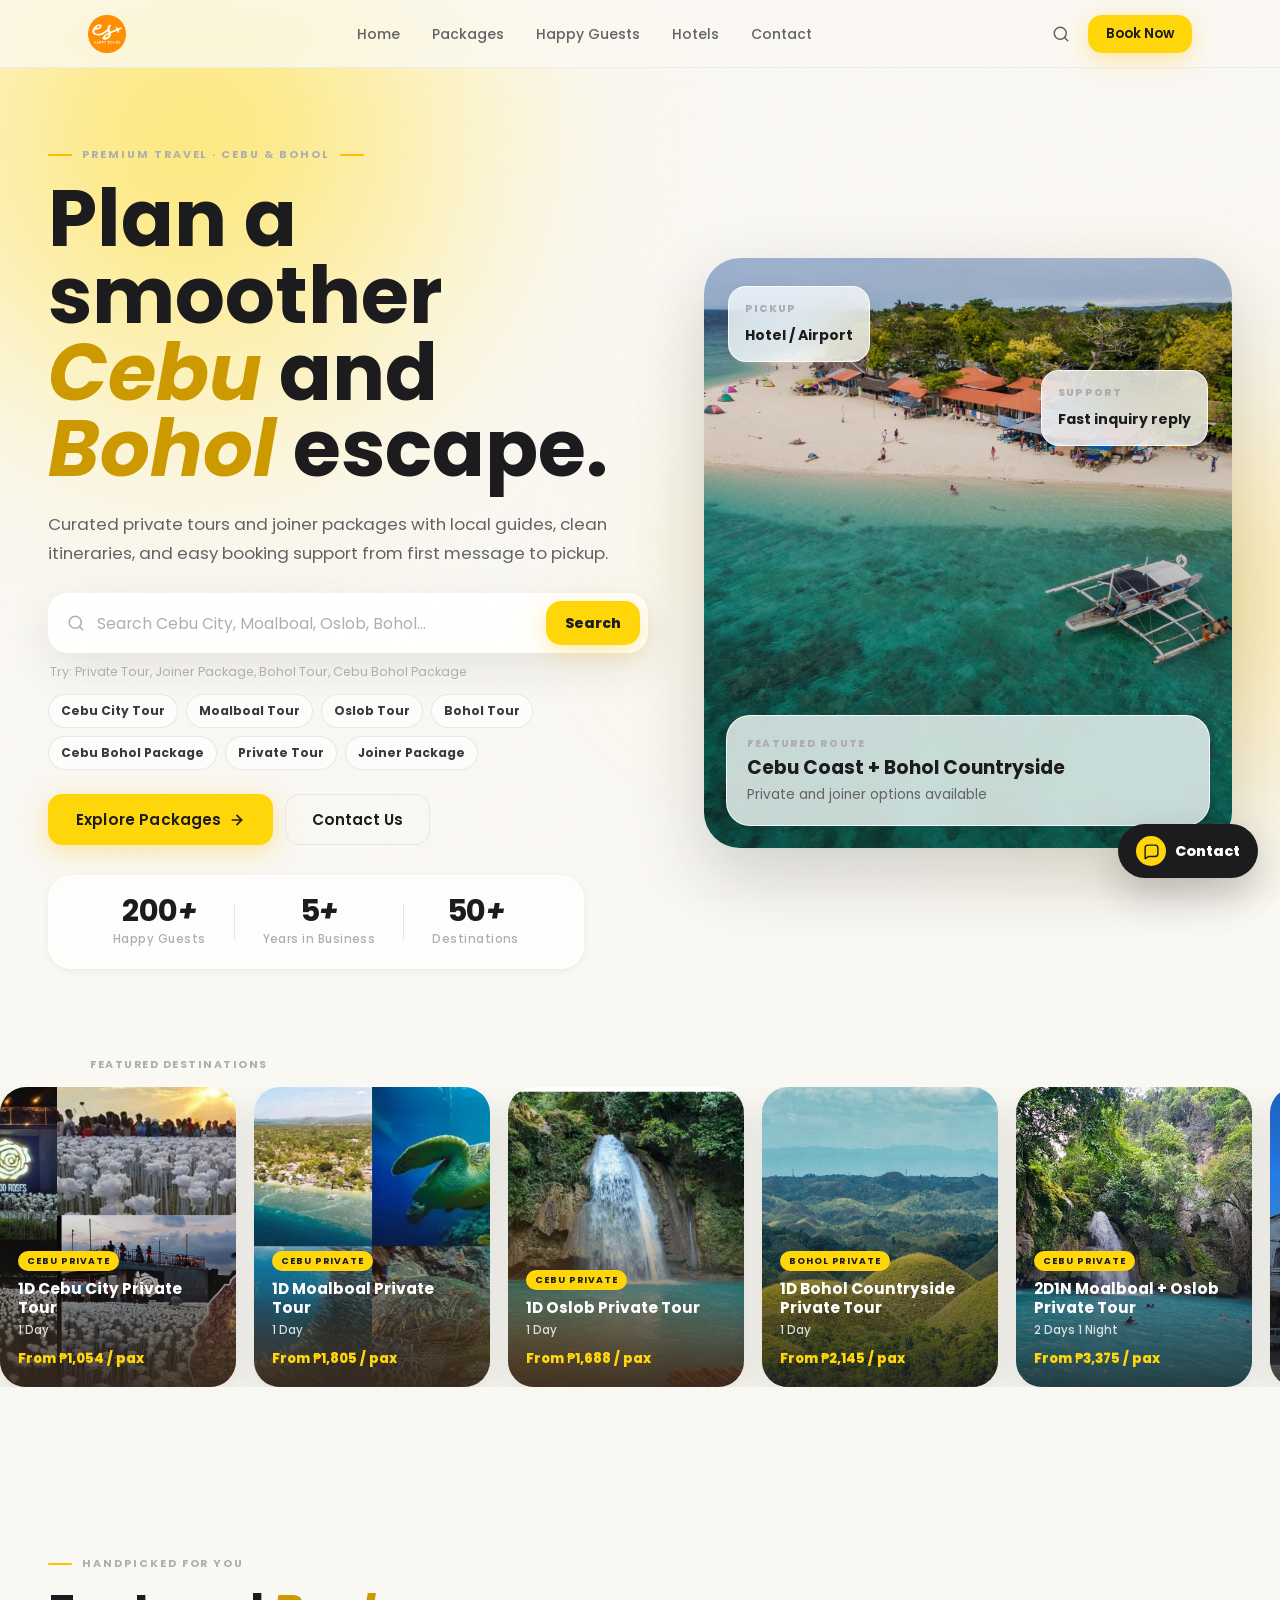
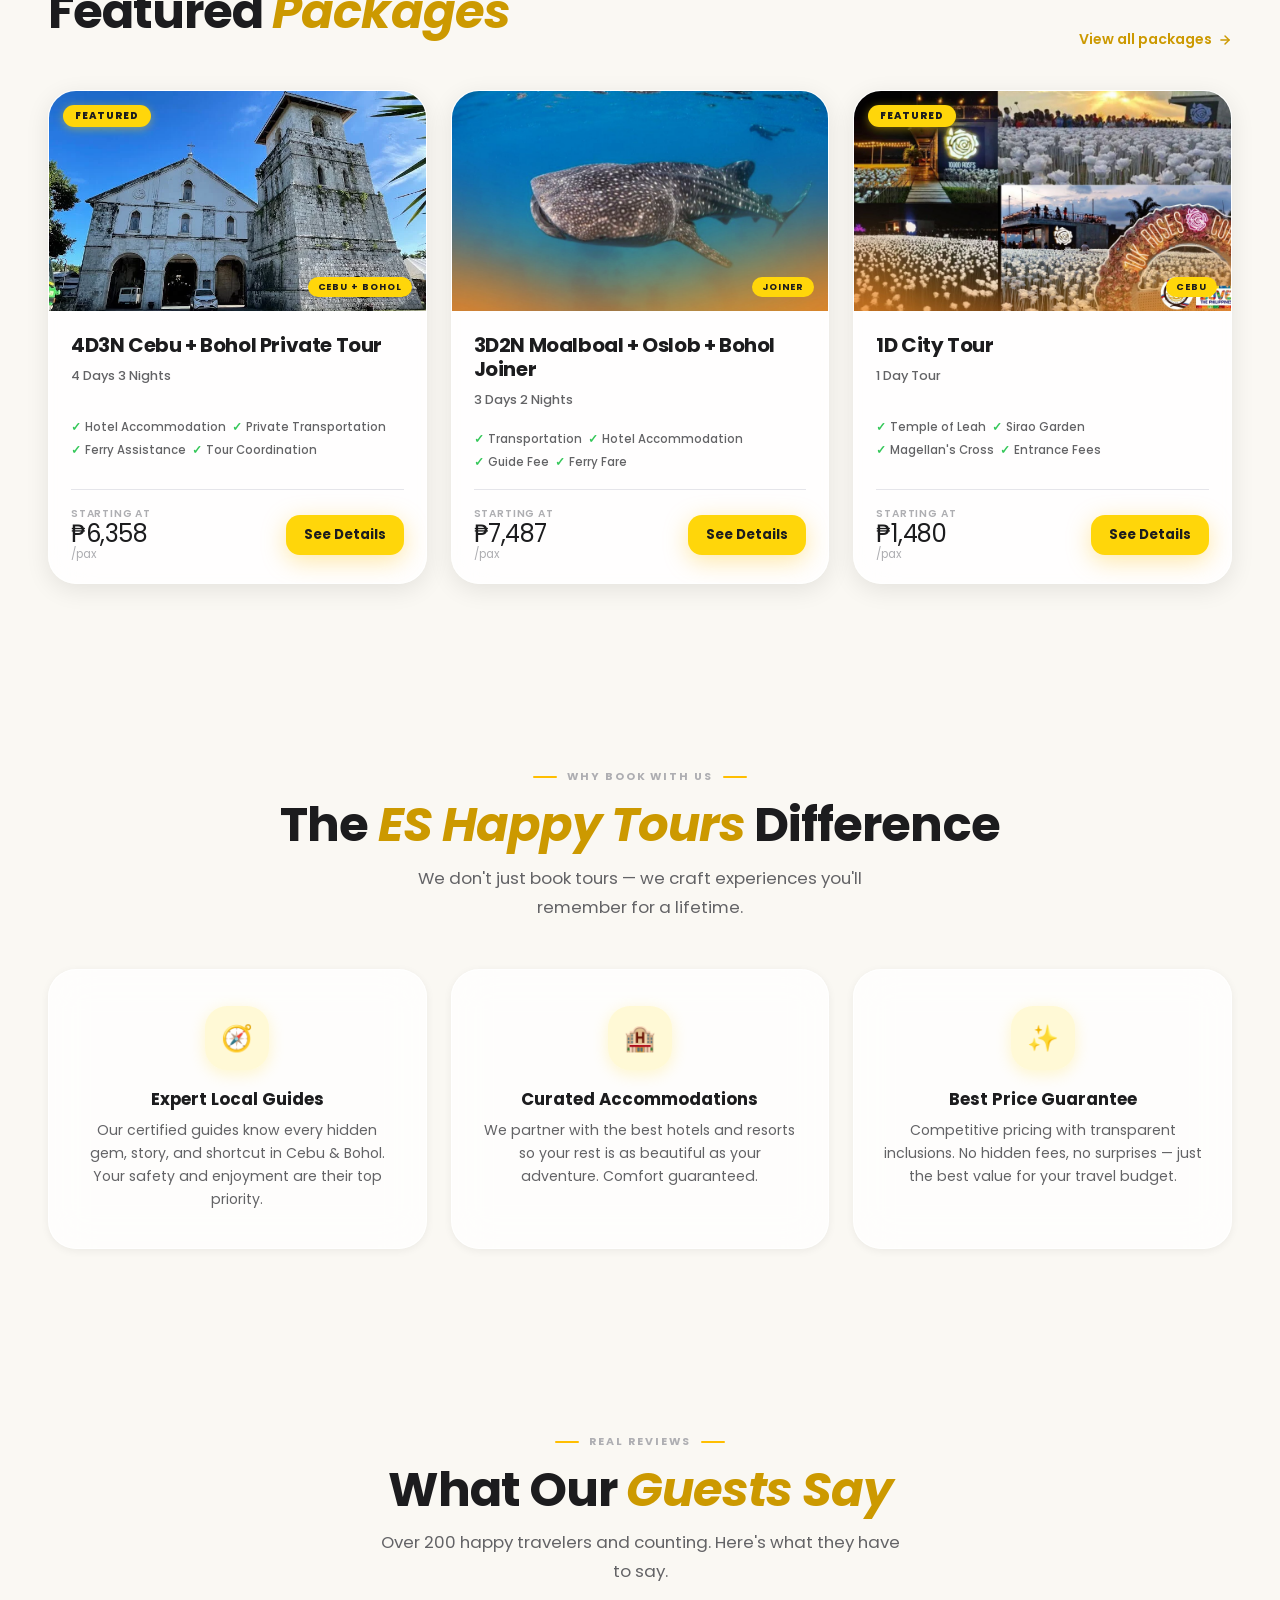
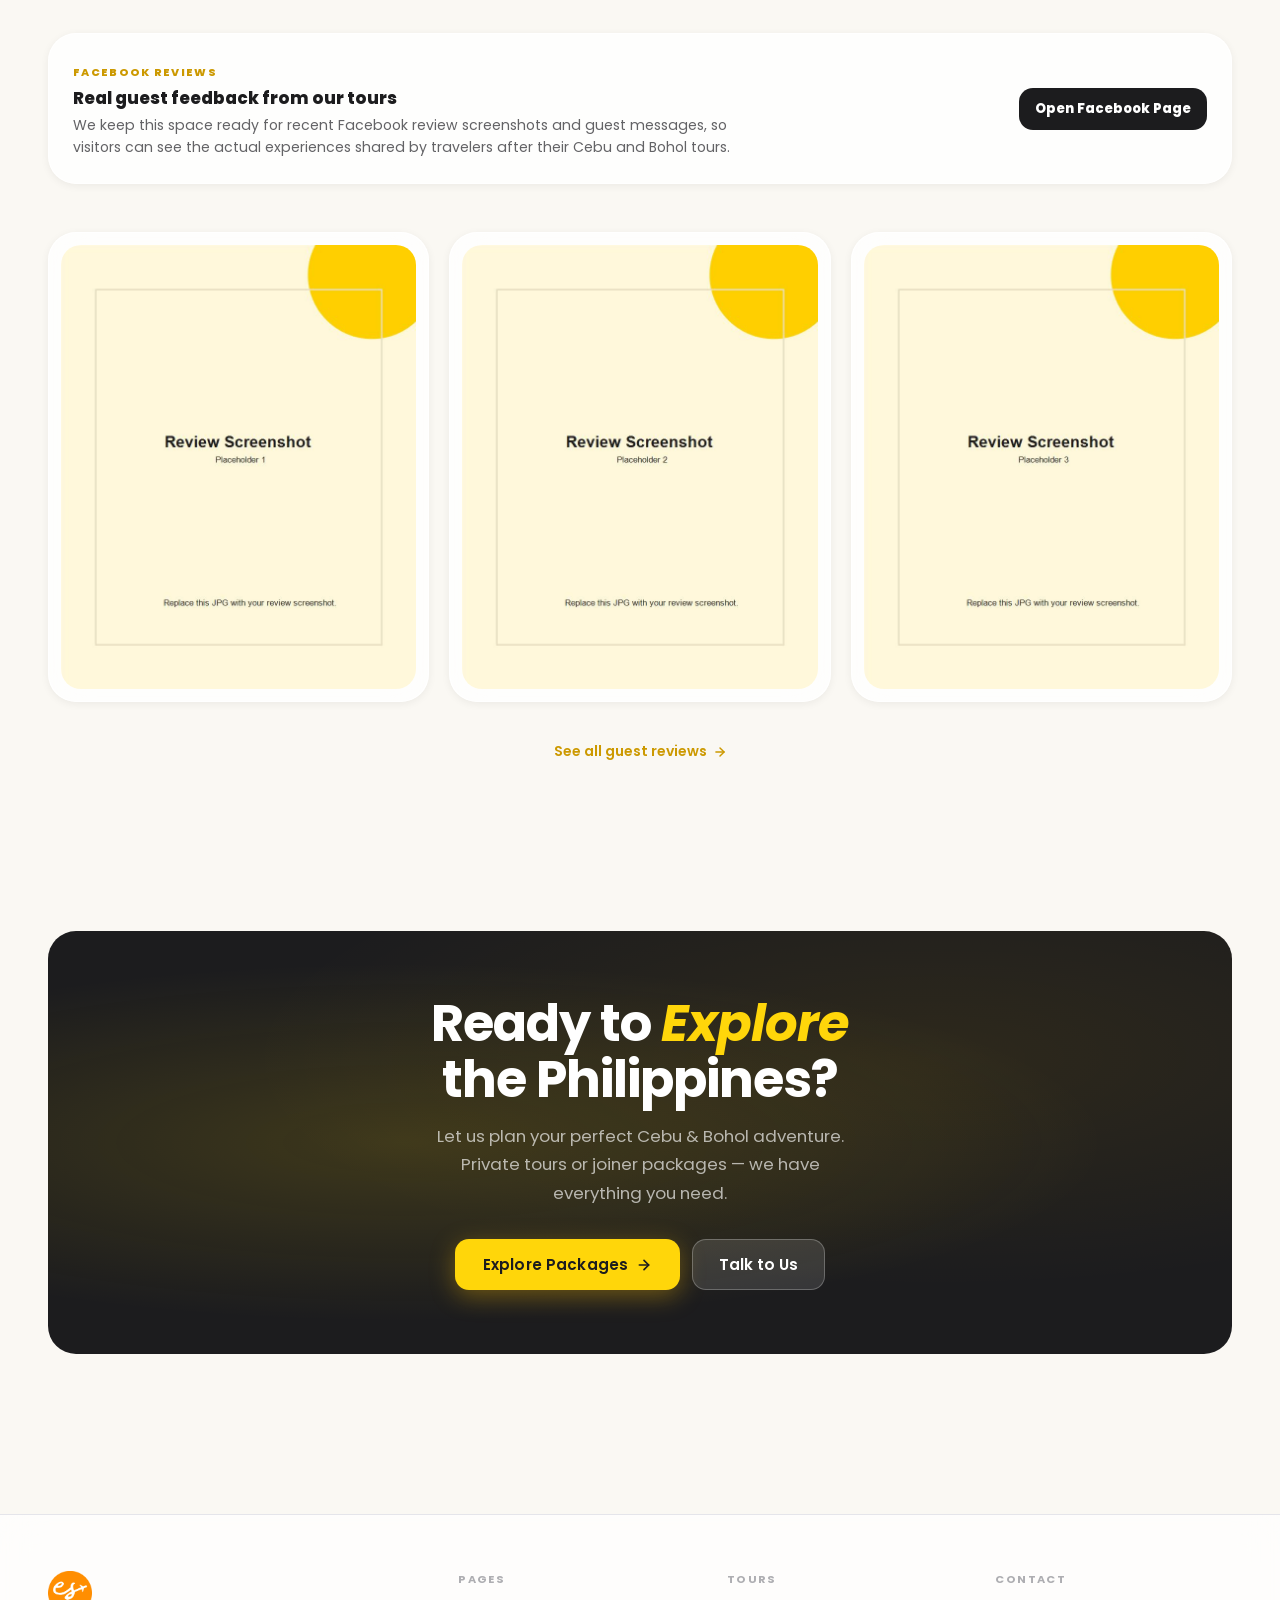
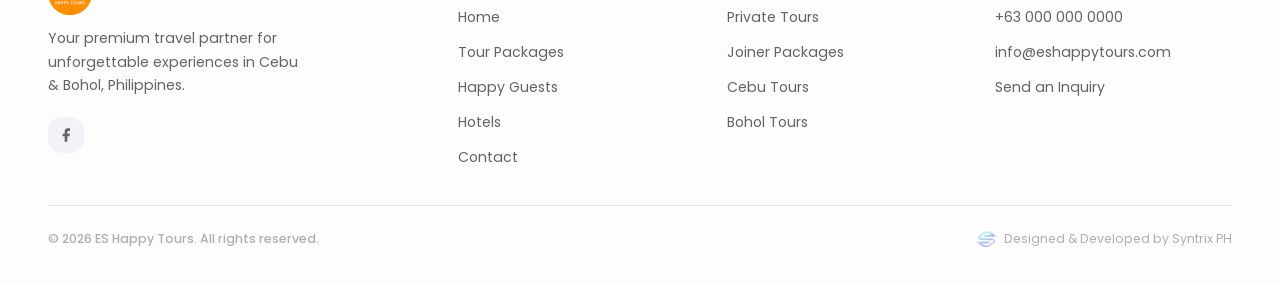
==== commit 550b443e: "Update contact form email inquiry" ====
--- a/index.html
+++ b/index.html
@@ -53,7 +53,7 @@
     "url": "https://eshappytours.com/",
     "logo": "https://eshappytours.com/favicon.png",
     "image": "https://eshappytours.com/favicon.png",
-    "email": "info@syntrixph.com",
+    "email": "info@eshappytours.com",
     "telephone": "+639209851802",
     "address": {
       "@type": "PostalAddress",
@@ -525,7 +525,7 @@
         <h4>Contact</h4>
         <ul>
           <li><a href="tel:+63000000000">+63 000 000 0000</a></li>
-          <li><a href="mailto:info@syntrixph.com">info@syntrixph.com</a></li>
+          <li><a href="contact">info@eshappytours.com</a></li>
           <li><a href="contact">Send an Inquiry</a></li>
         </ul>
       </div>
@@ -541,7 +541,7 @@
   </footer>
 
   <script src="components/preloader/preloader.js"></script>
-  <script src="js/main.js"></script>
+  <script src="js/main.js?v=4"></script>
   <script src="js/home.js"></script>
   <script src="js/package-data.js"></script>
   <script src="components/package-modal/package-modal.js"></script>
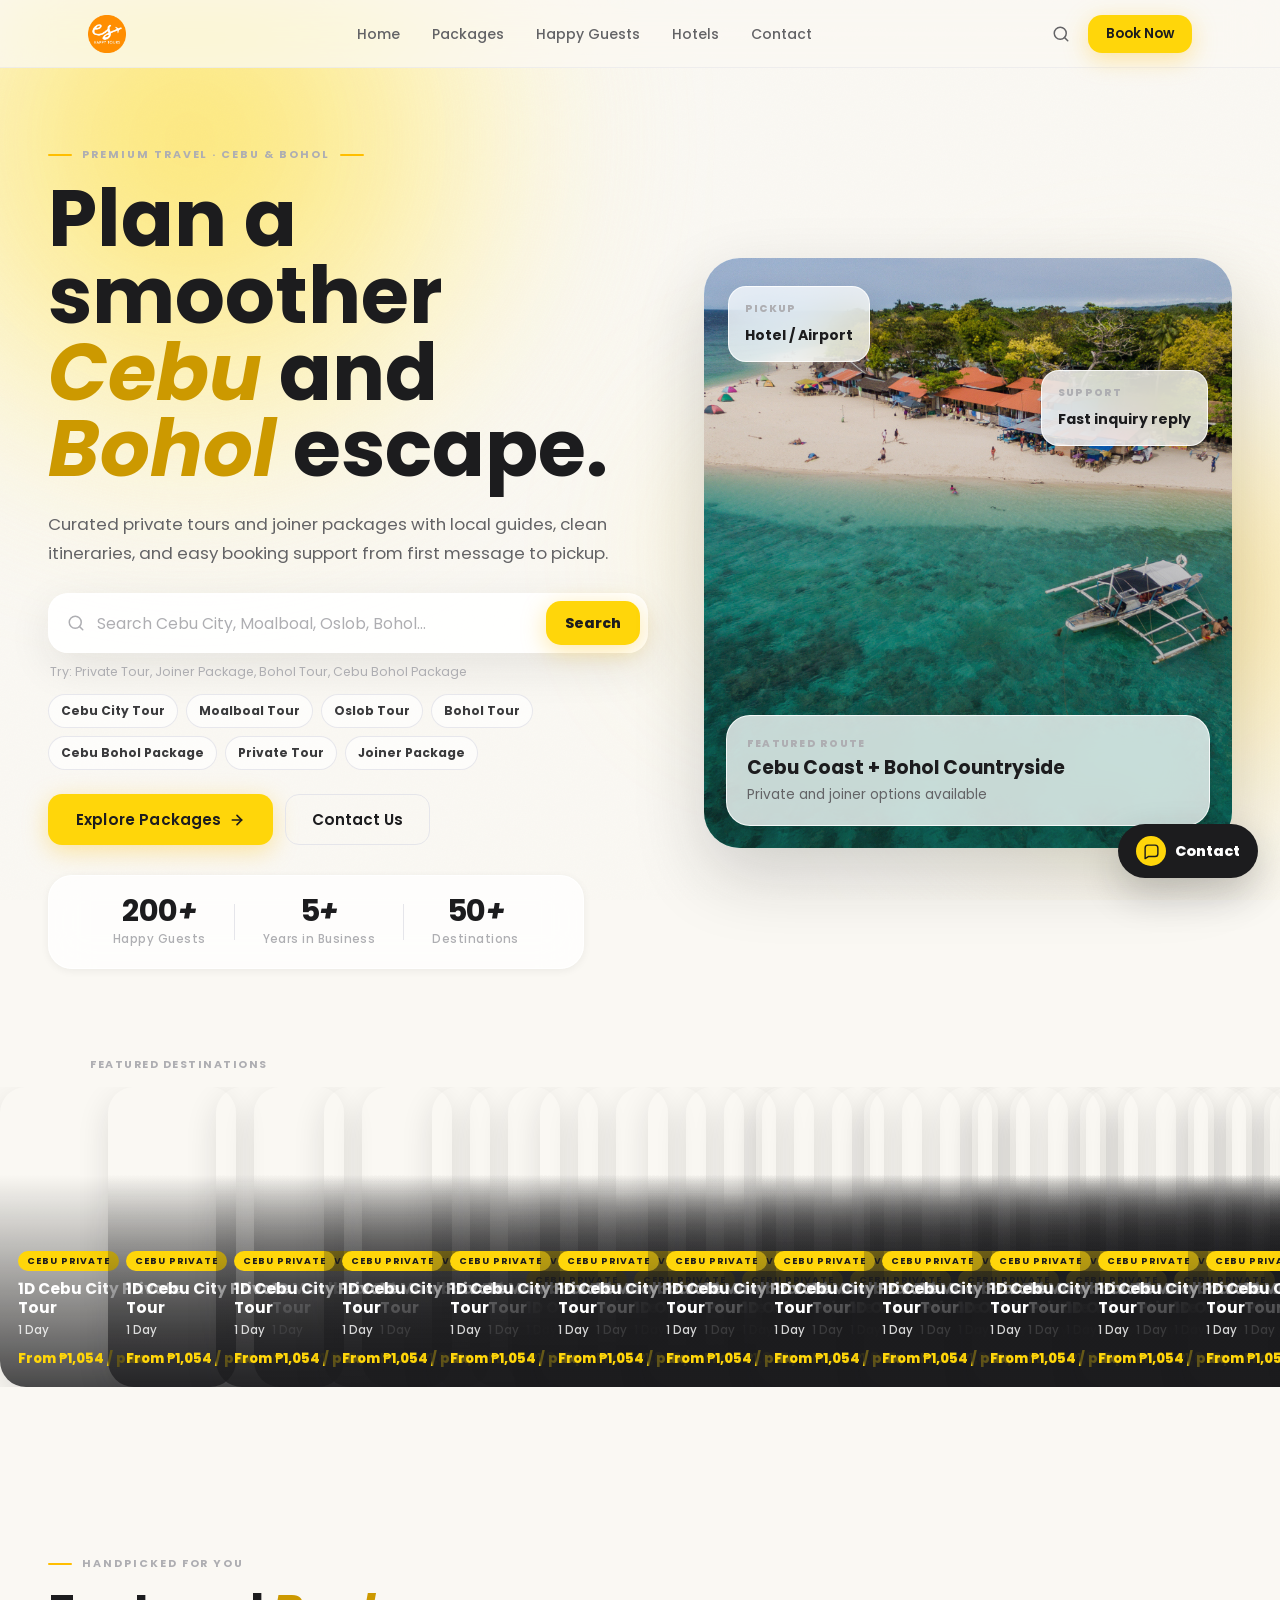
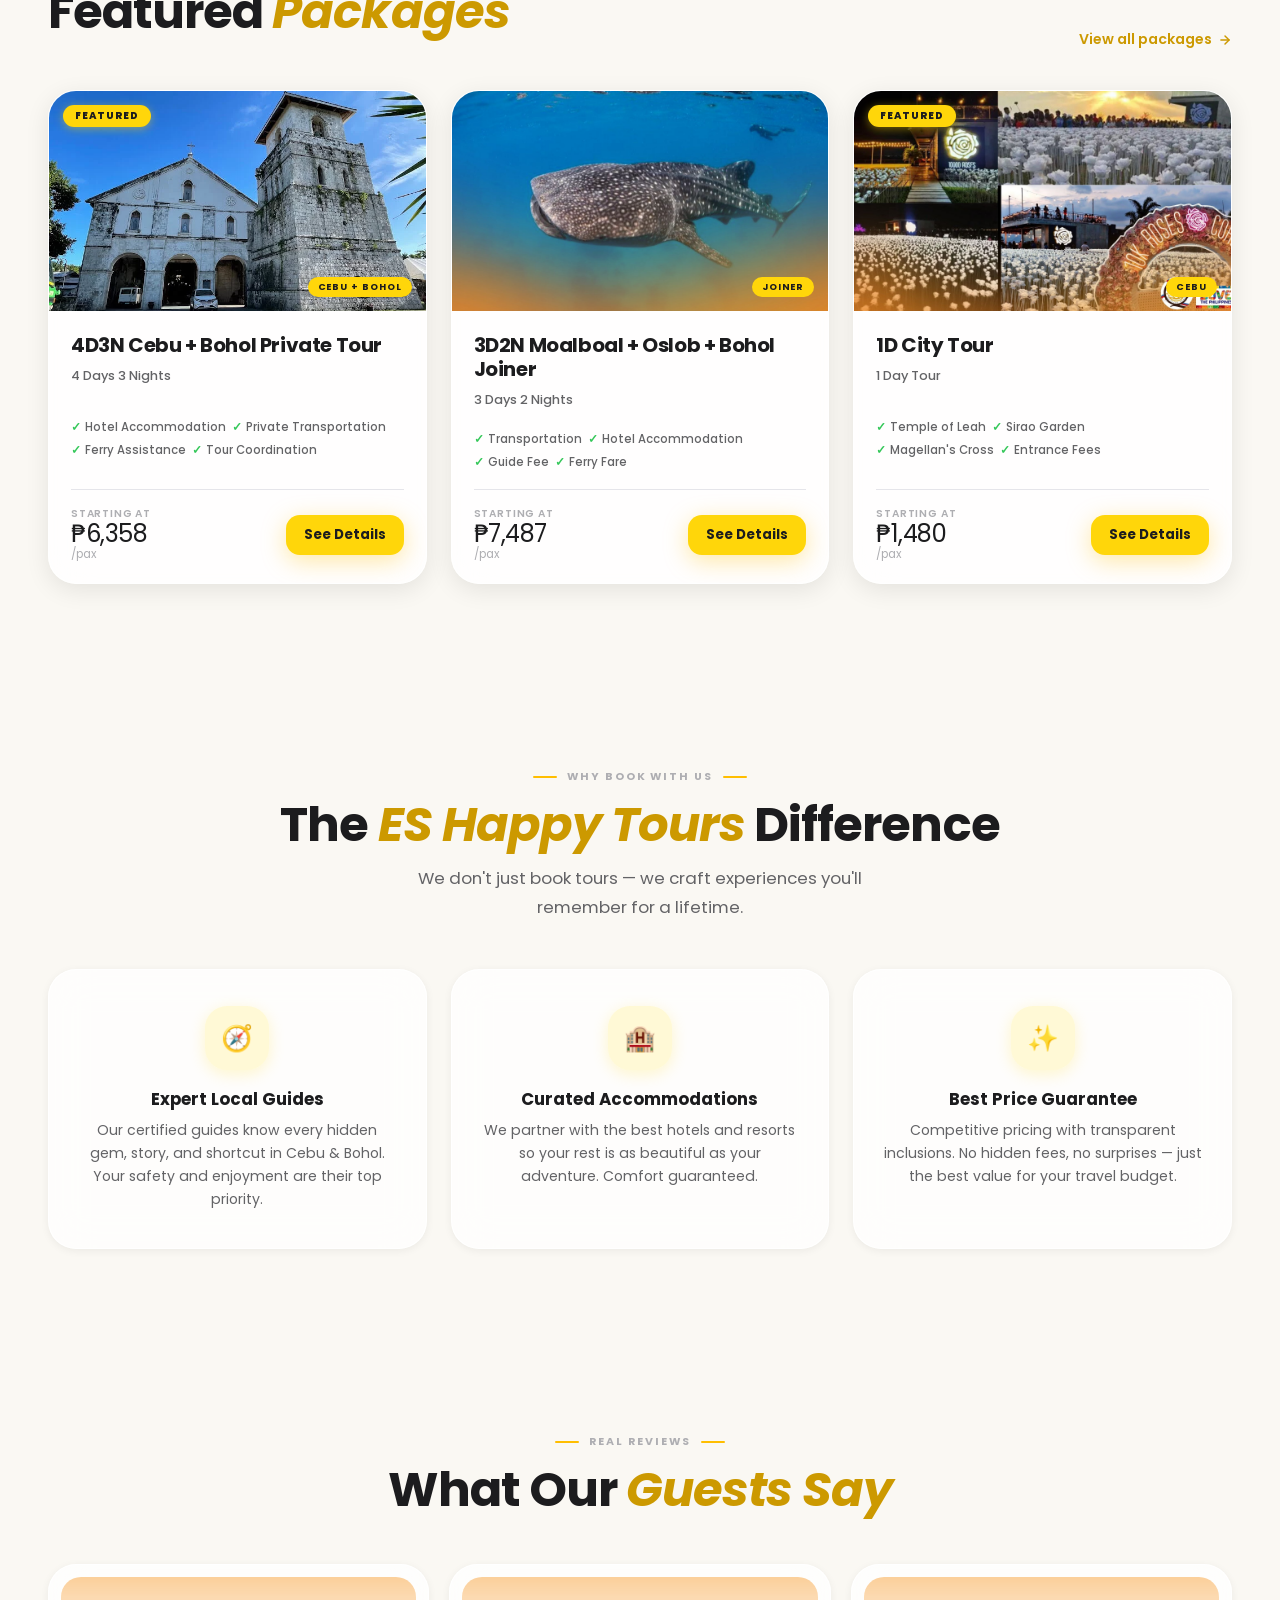
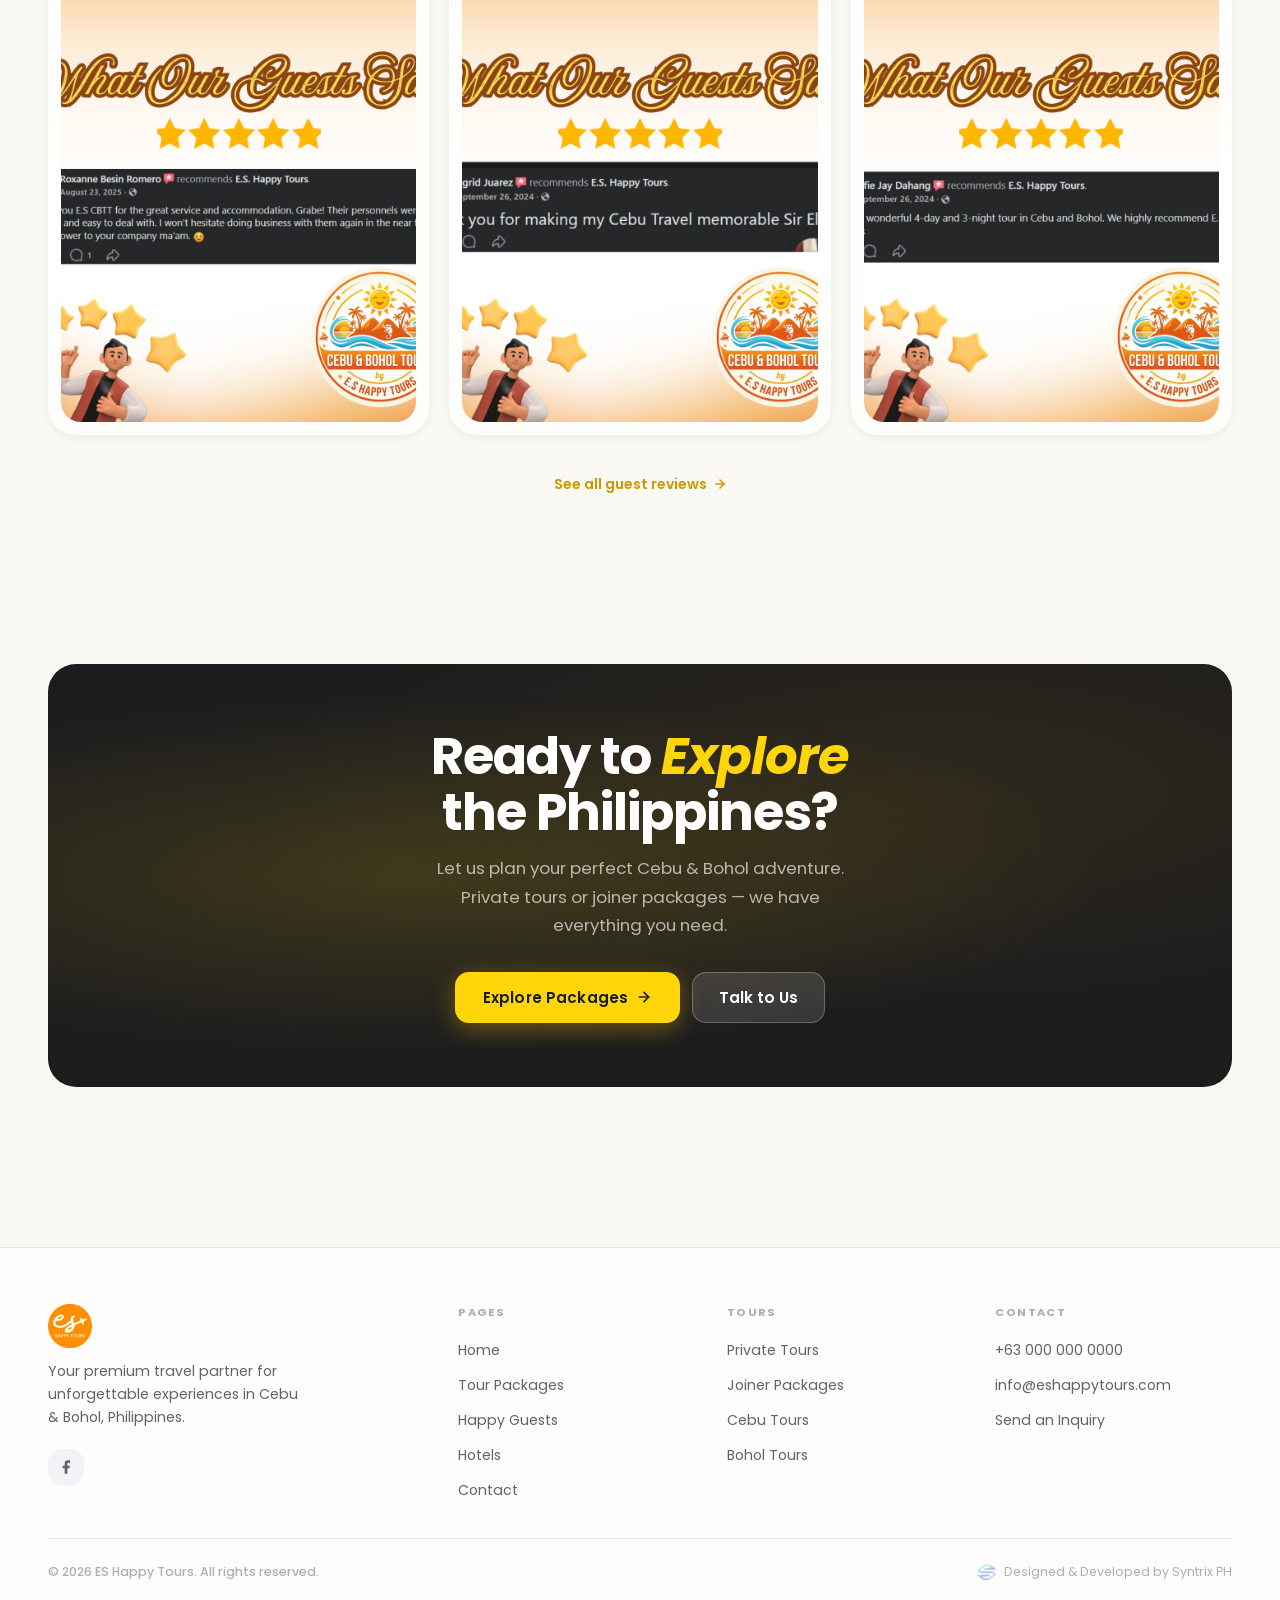
==== commit 7ba34a70: "Update website" ====
--- a/index.html
+++ b/index.html
@@ -416,29 +416,17 @@
           <span class="eyebrow-line"></span>
         </div>
         <h2>What Our <em>Guests Say</em></h2>
-        <p>Over 200 happy travelers and counting. Here's what they have to say.</p>
-      </div>
-
-      <div class="facebook-review-placeholder reveal">
-        <div>
-          <span class="facebook-review-kicker">Facebook Reviews</span>
-          <h3>Real guest feedback from our tours</h3>
-          <p>We keep this space ready for recent Facebook review screenshots and guest messages, so visitors can see
-            the actual experiences shared by travelers after their Cebu and Bohol tours.</p>
-        </div>
-        <a href="https://www.facebook.com/profile.php?id=61589540938601" target="_blank" rel="noopener noreferrer">Open Facebook
-          Page</a>
       </div>
 
       <div class="testi-grid">
         <article class="review-card review-image-card reveal reveal-delay-1">
-          <img src="assets/images/review-1.jpg" alt="Guest review screenshot placeholder" loading="lazy" />
+          <img src="assets/images/reviews/1.png" alt="Guest review screenshot" loading="lazy" />
         </article>
         <article class="review-card review-image-card reveal reveal-delay-2">
-          <img src="assets/images/review-2.jpg" alt="Guest review screenshot placeholder" loading="lazy" />
+          <img src="assets/images/reviews/2.png" alt="Guest review screenshot" loading="lazy" />
         </article>
         <article class="review-card review-image-card reveal reveal-delay-3">
-          <img src="assets/images/review-3.jpg" alt="Guest review screenshot placeholder" loading="lazy" />
+          <img src="assets/images/reviews/3.png" alt="Guest review screenshot" loading="lazy" />
         </article>
       </div>
 
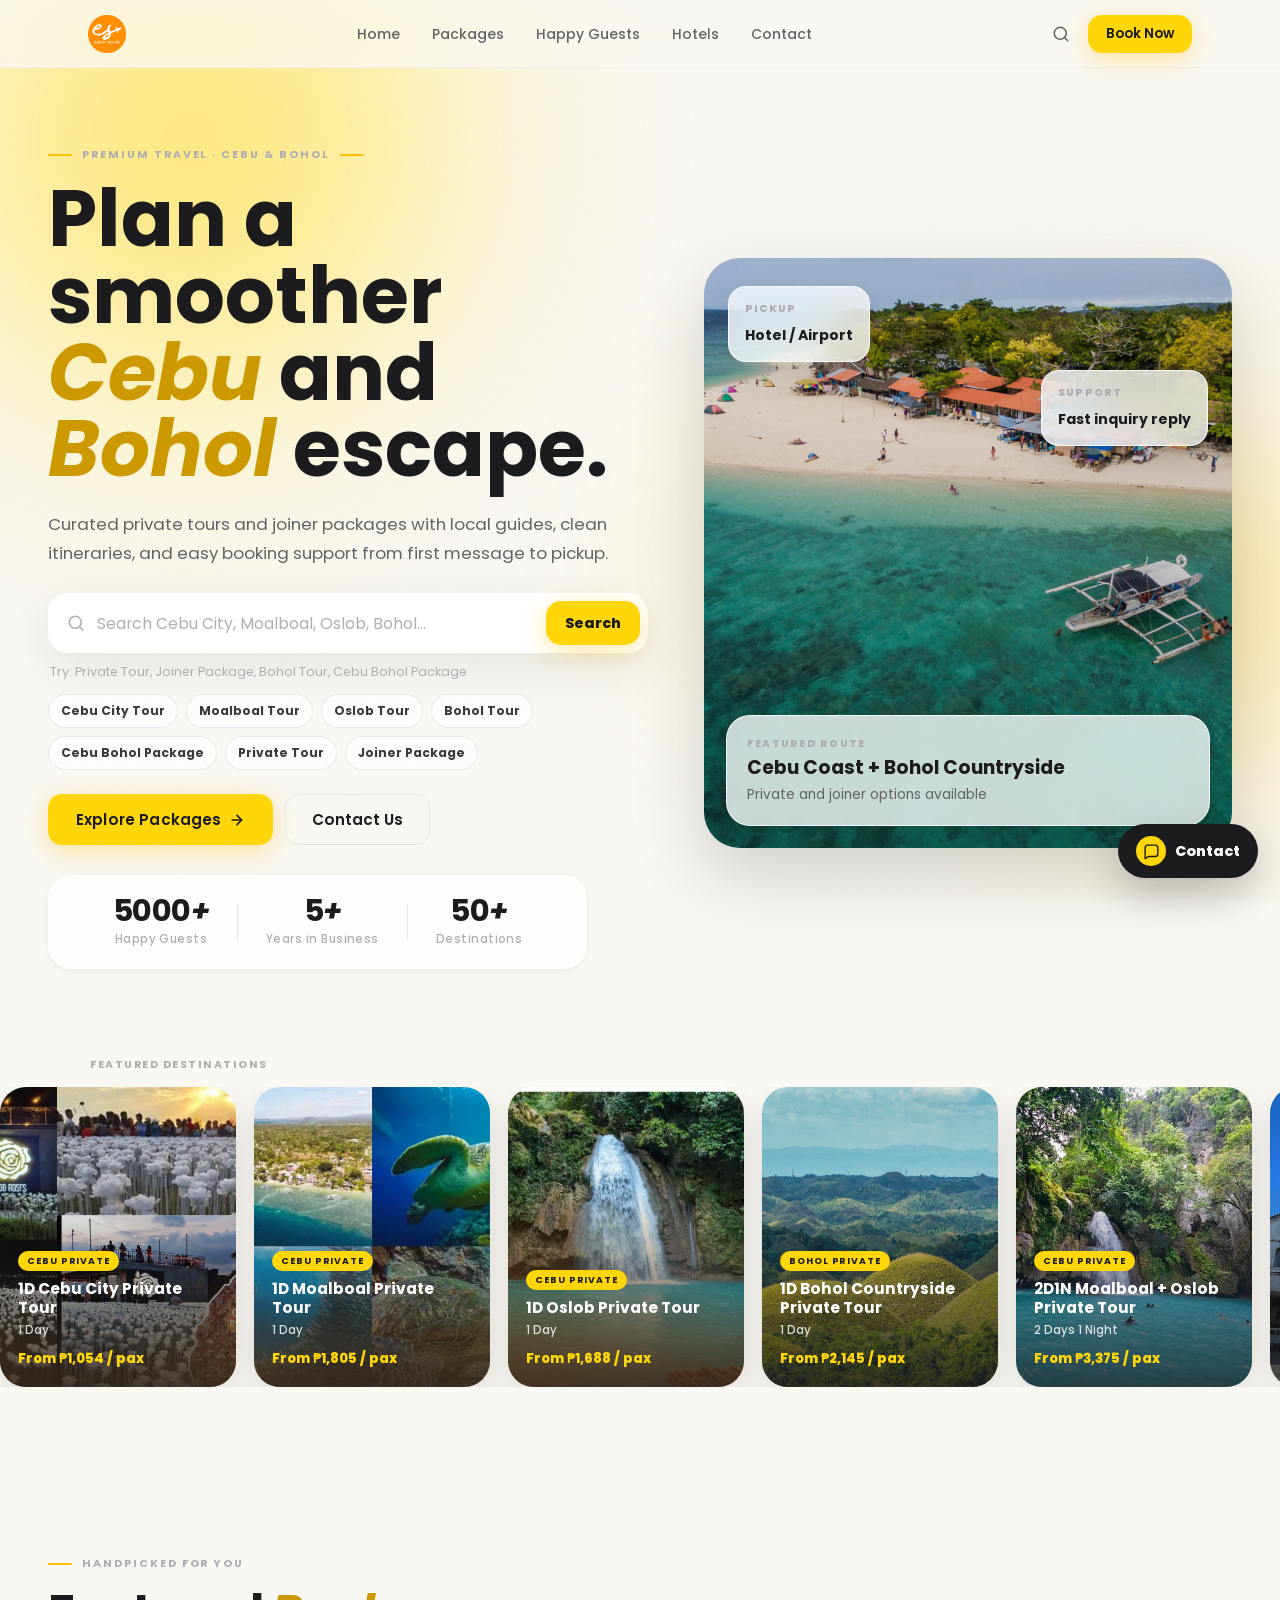
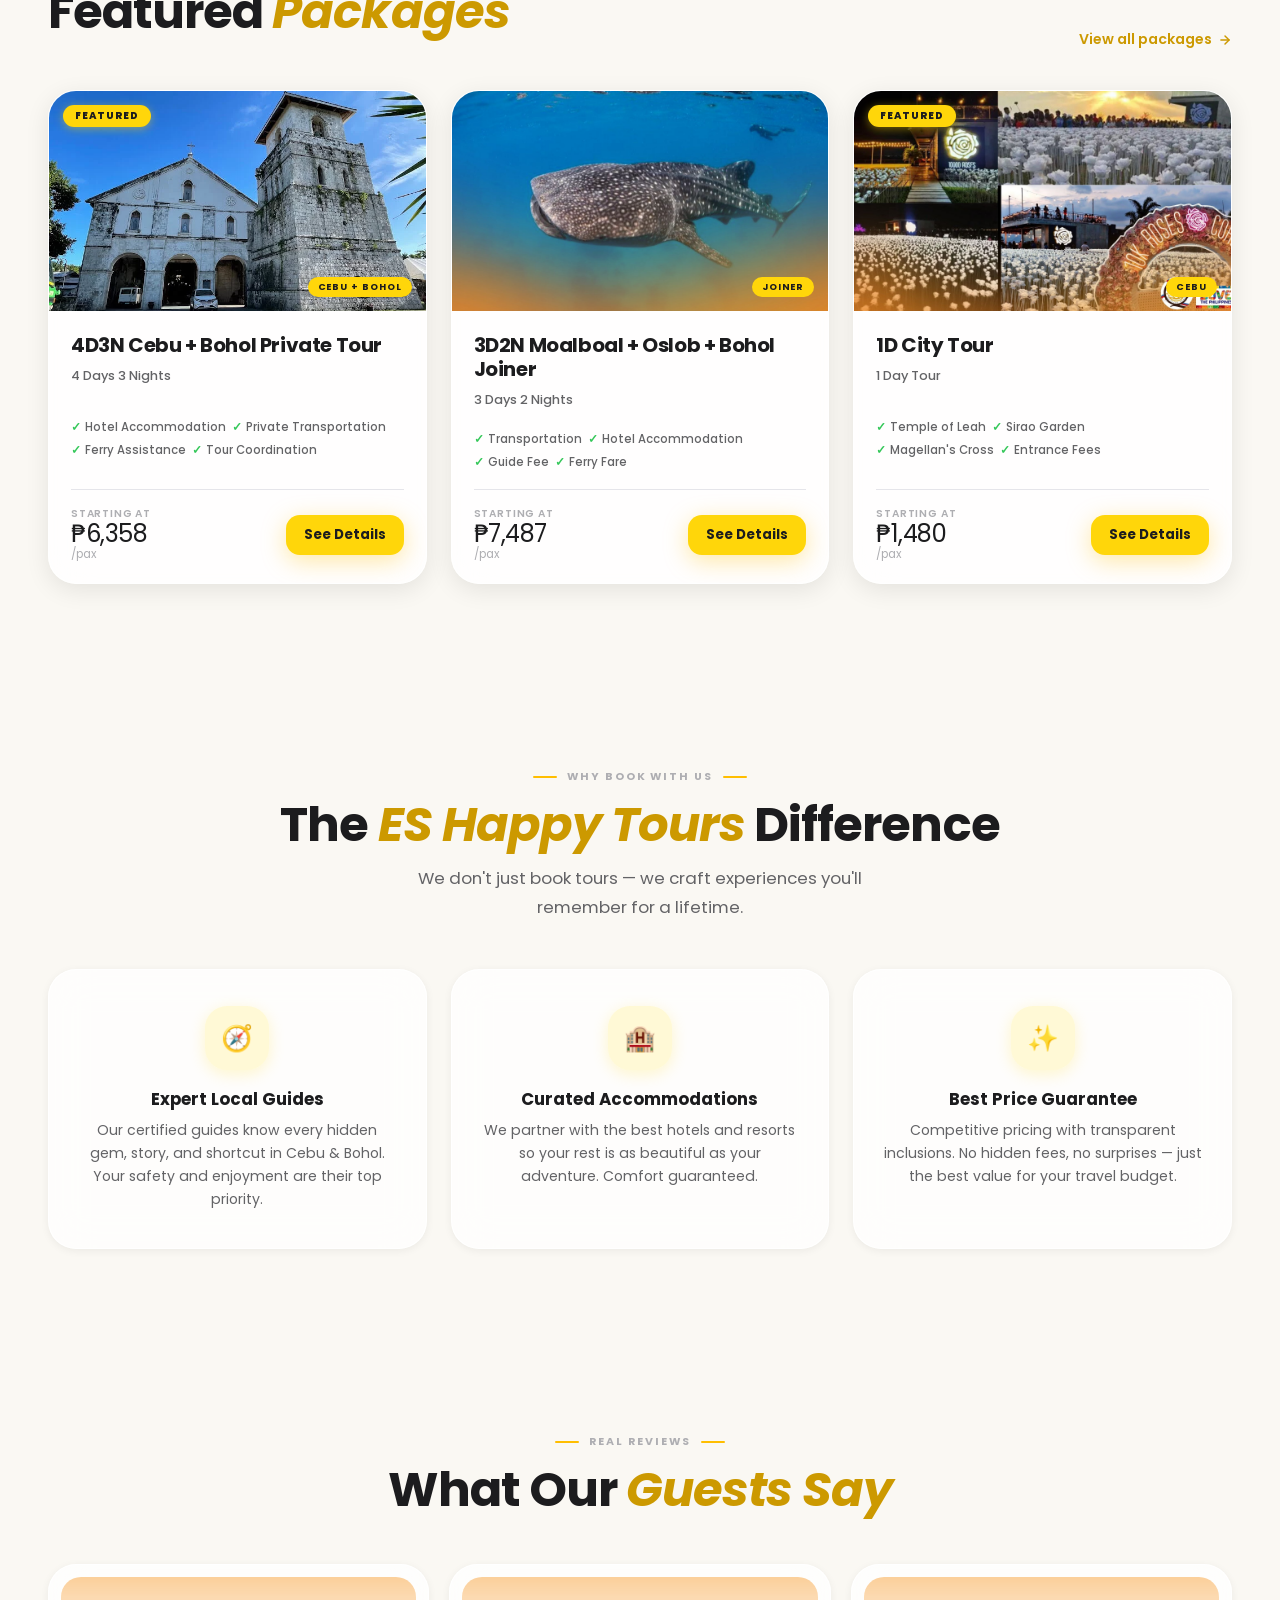
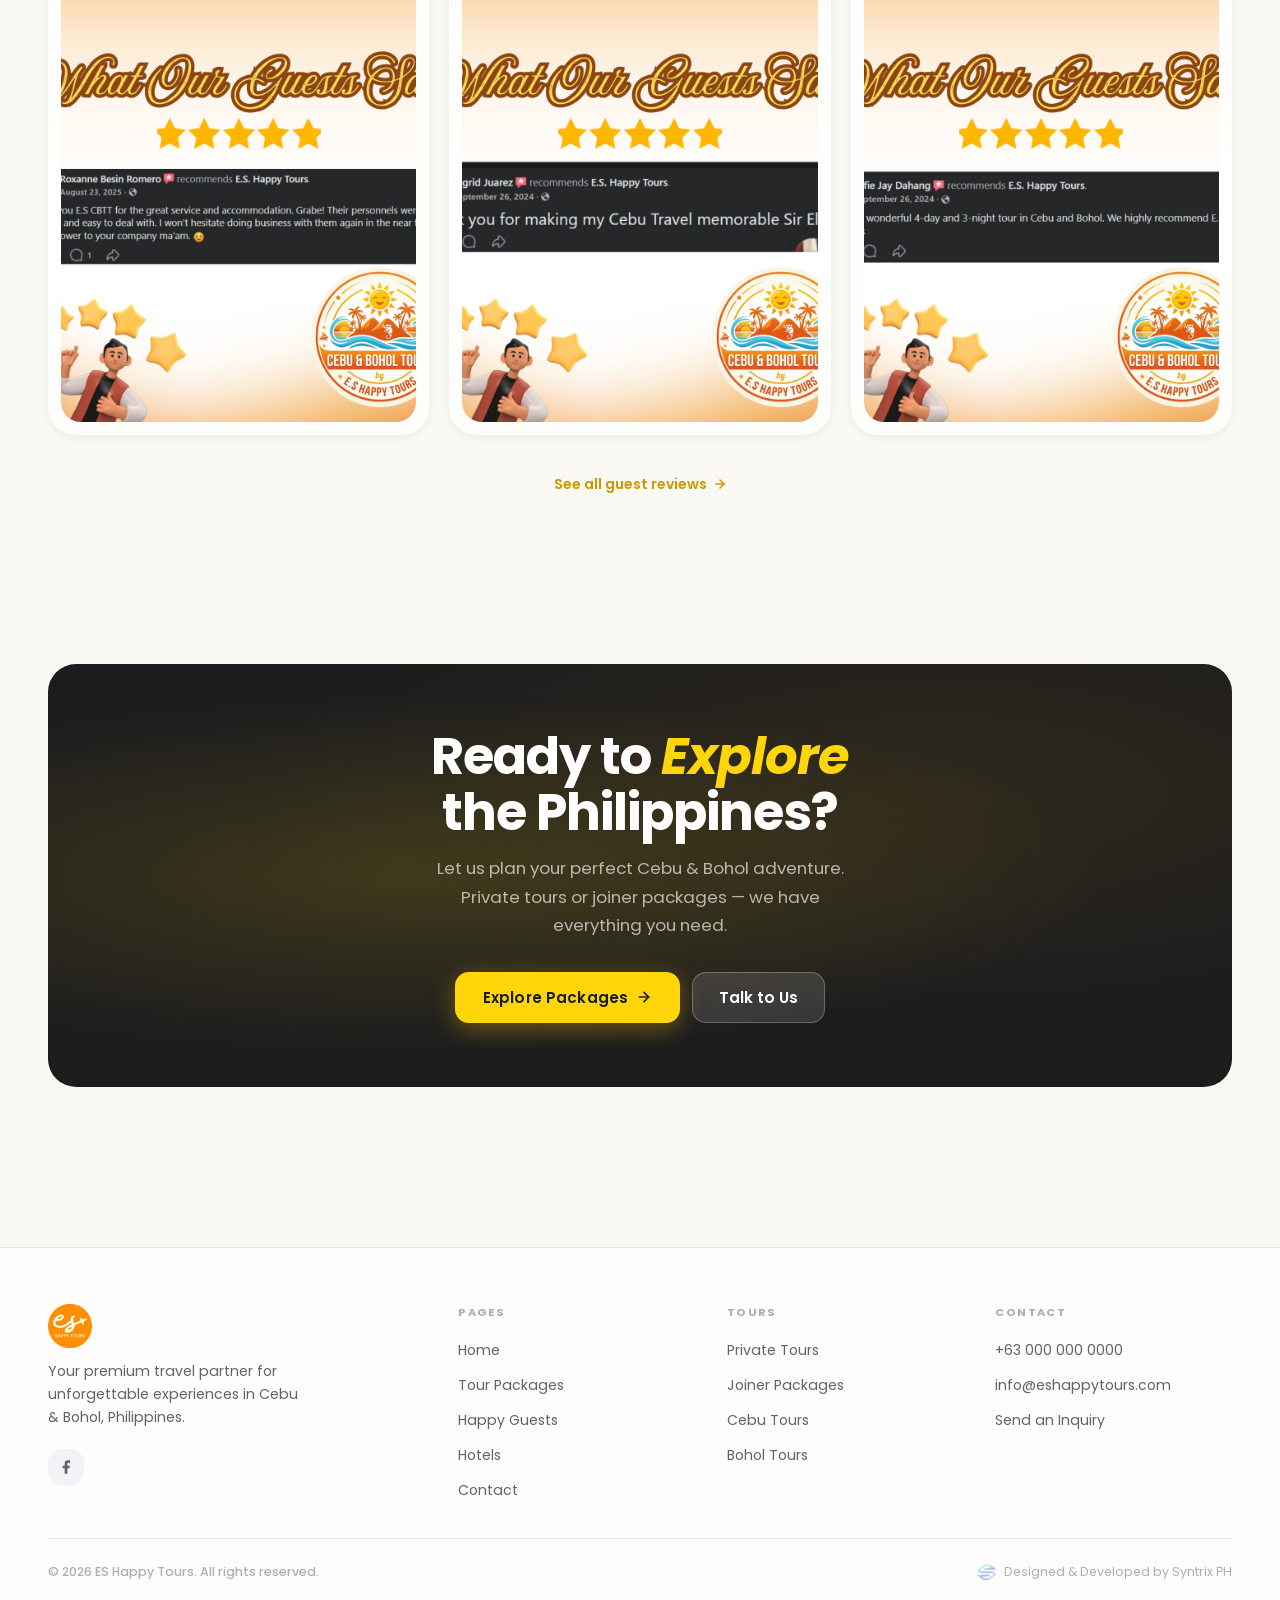
==== commit 9f23c429: "Update website files and images" ====
--- a/index.html
+++ b/index.html
@@ -162,7 +162,7 @@
 
     <div class="hero-stats">
       <div class="hero-stat">
-        <strong>200<em>+</em></strong>
+        <strong>5000<em>+</em></strong>
         <span>Happy Guests</span>
       </div>
       <div class="stat-divider"></div>
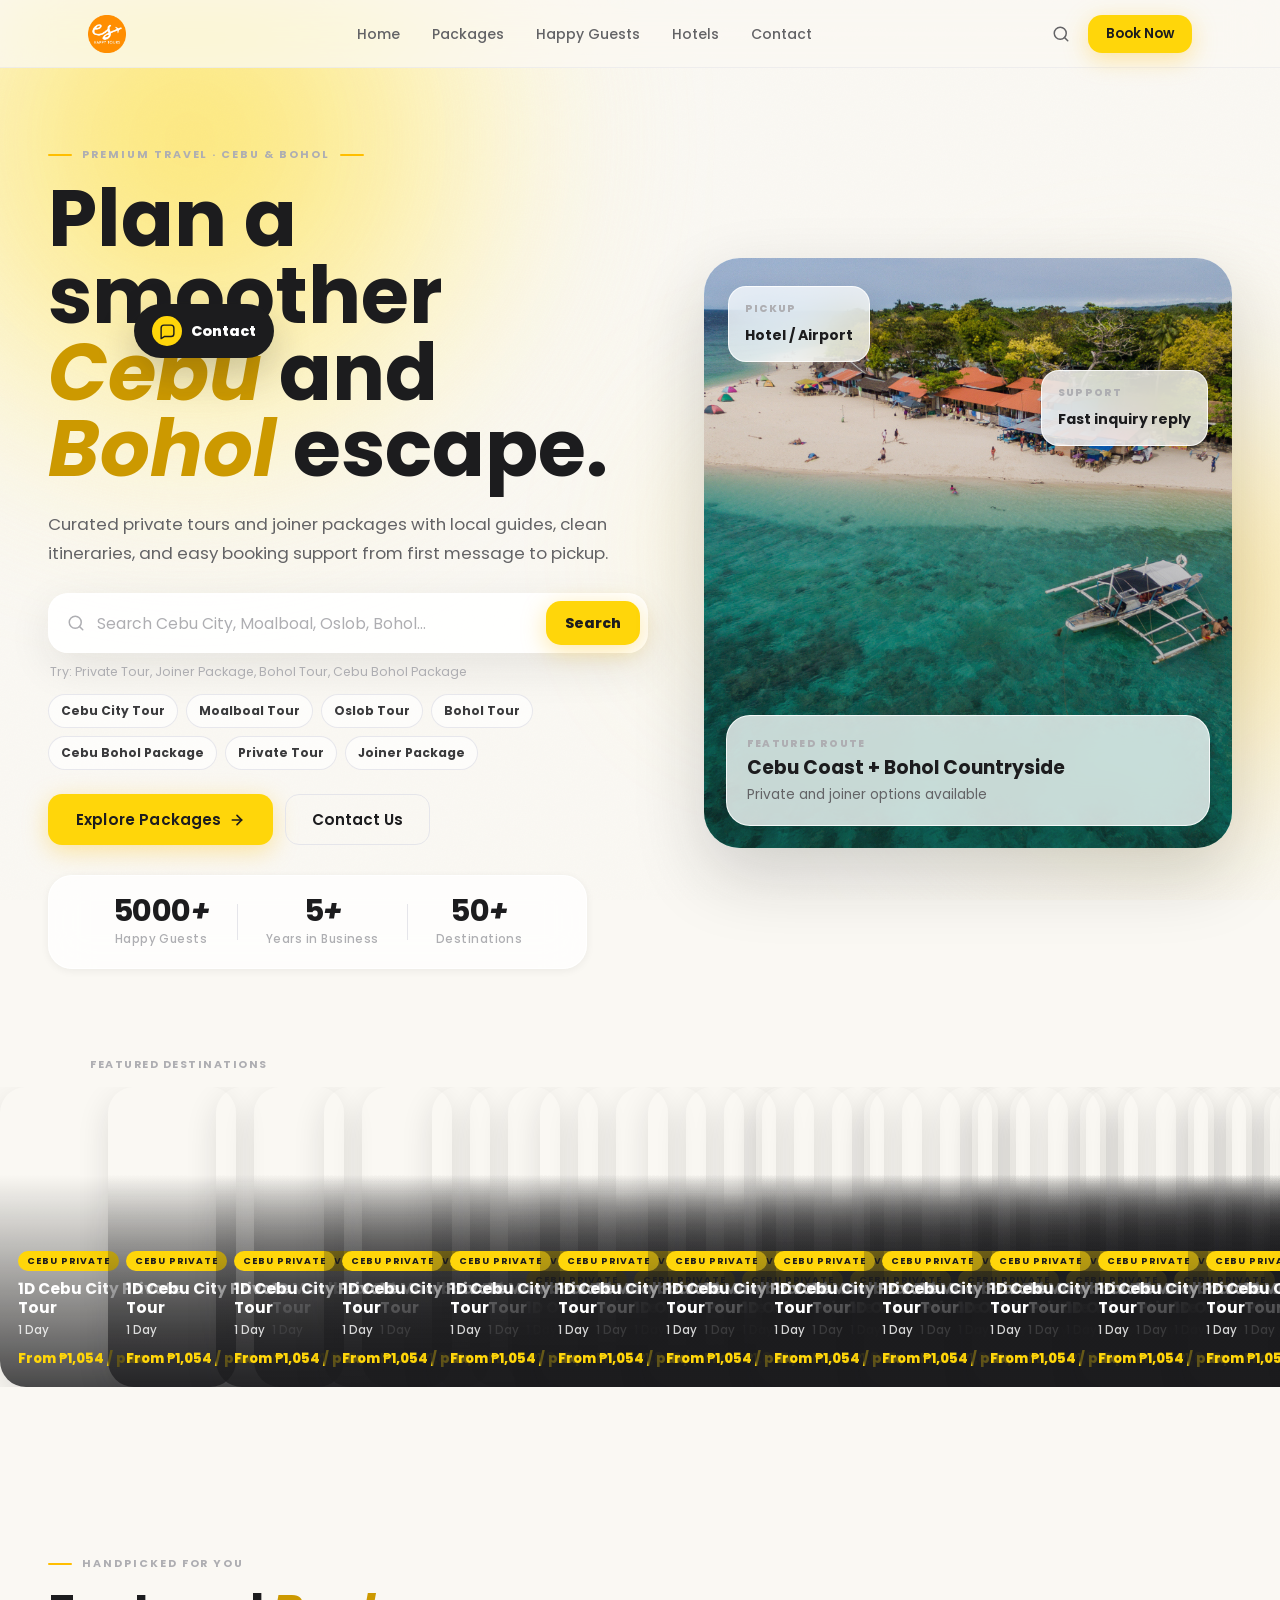
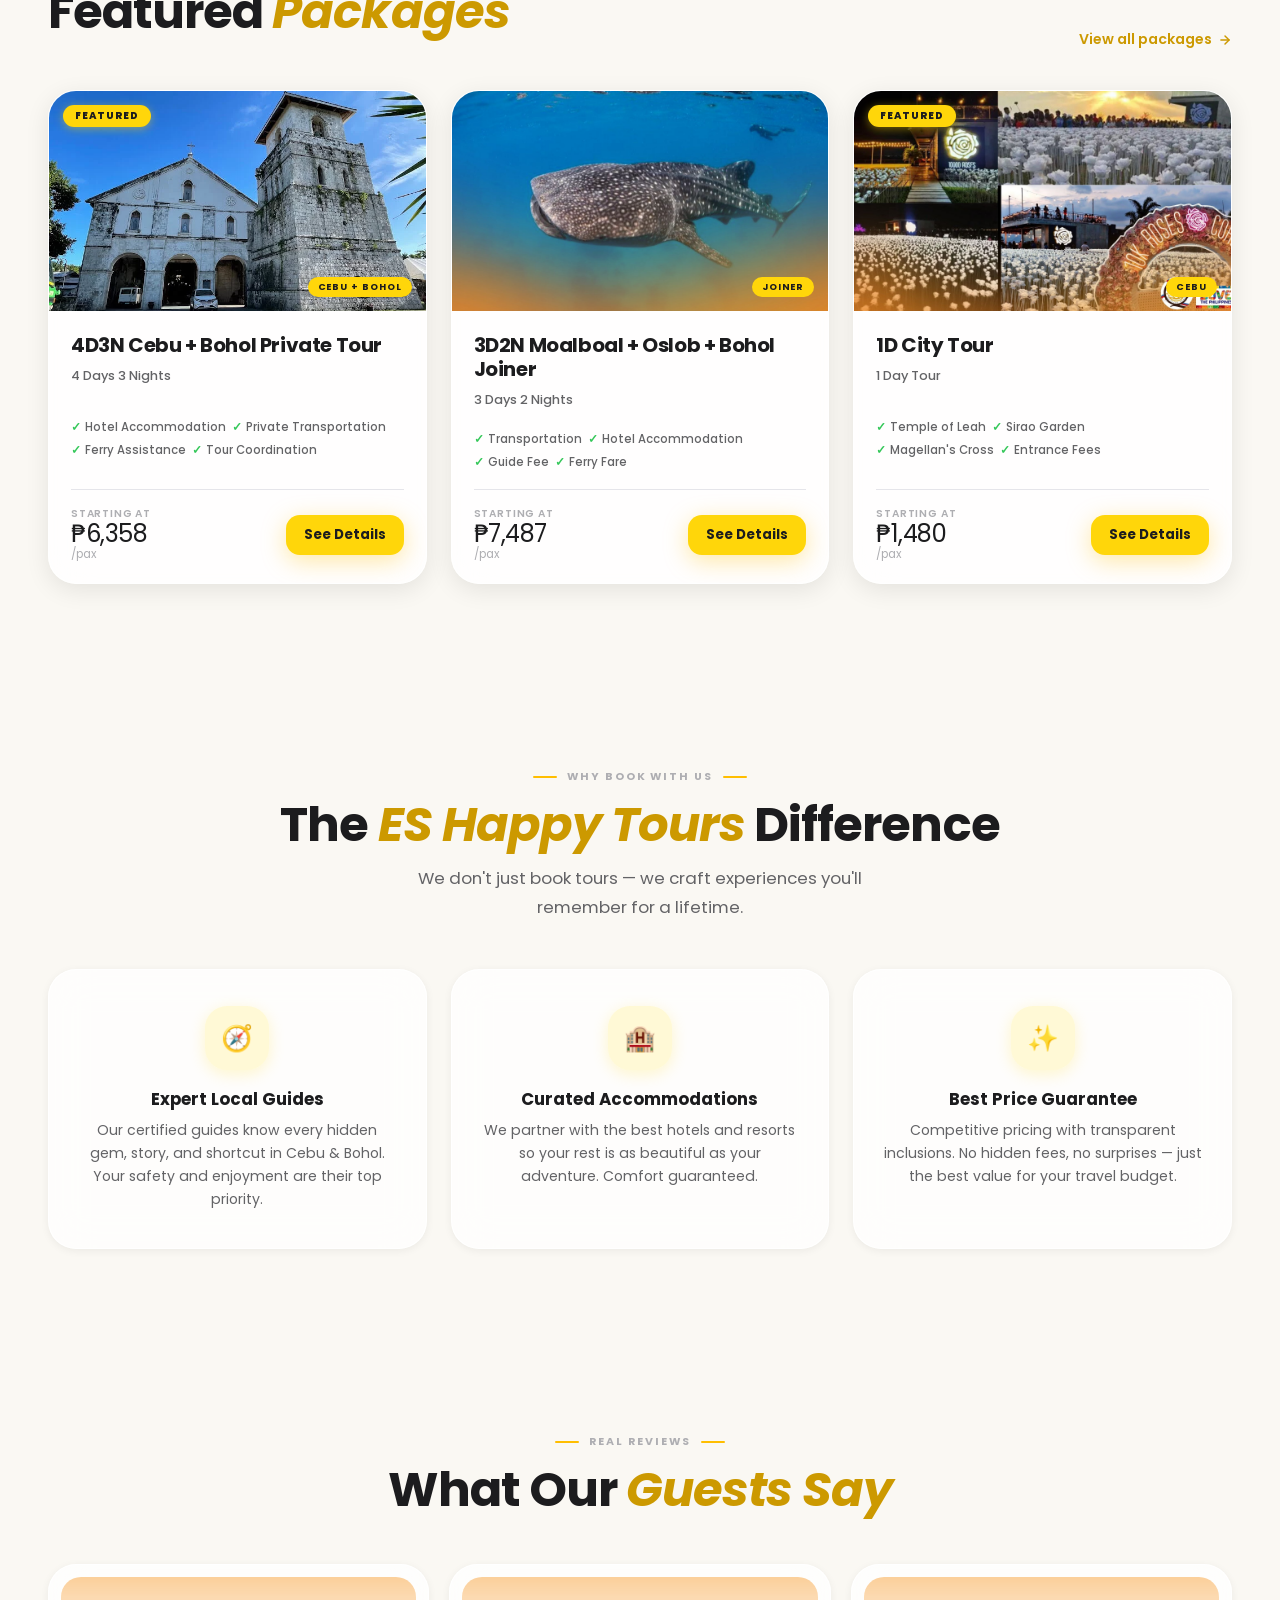
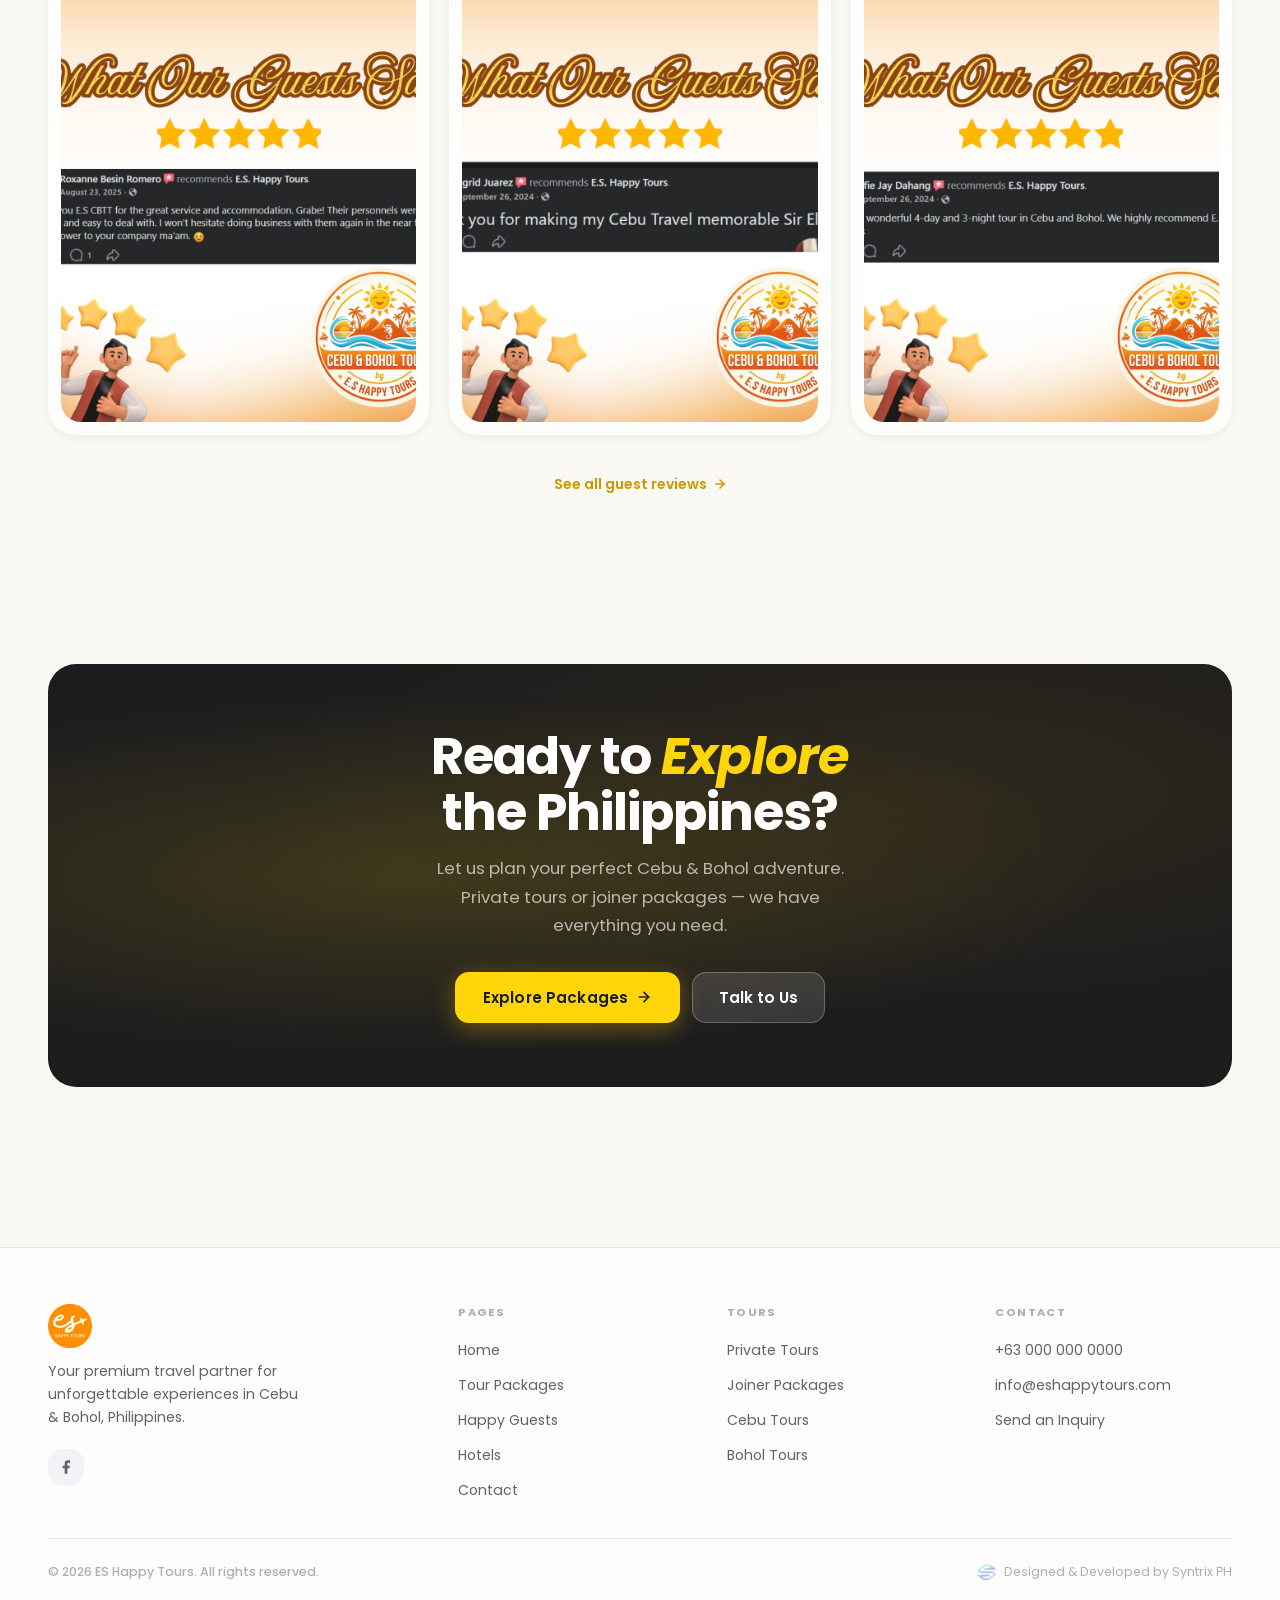
==== commit 6718605b: "Improve contact widget and happy guests gallery" ====
--- a/index.html
+++ b/index.html
@@ -529,11 +529,11 @@
   </footer>
 
   <script src="components/preloader/preloader.js"></script>
-  <script src="js/main.js?v=4"></script>
+  <script src="js/main.js?v=5"></script>
   <script src="js/home.js"></script>
   <script src="js/package-data.js"></script>
   <script src="components/package-modal/package-modal.js"></script>
-  <script src="components/contact-widget/contact-widget.js"></script>
+  <script src="components/contact-widget/contact-widget.js?v=2"></script>
 </body>
 
 </html>
--- a/components/contact-widget/contact-widget.css
+++ b/components/contact-widget/contact-widget.css
@@ -9,6 +9,15 @@
   align-items: flex-end;
   gap: 12px;
   font-family: 'Poppins', sans-serif;
+}
+
+.contact-widget.is-drag-ready,
+.contact-widget.is-dragging {
+  user-select: none;
+}
+
+.contact-widget.is-dragging {
+  transition: none;
 }
 
 .contact-widget-panel {
@@ -116,7 +125,13 @@
   box-shadow: 0 16px 38px rgba(28,28,30,0.22);
   font-size: 0.9rem;
   font-weight: 800;
+  cursor: grab;
+  touch-action: none;
   transition: transform 0.18s var(--ease), background 0.18s var(--ease), box-shadow 0.18s var(--ease);
+}
+
+.contact-widget.is-dragging .contact-widget-toggle {
+  cursor: grabbing;
 }
 
 .contact-widget-toggle:hover {
@@ -145,6 +160,7 @@
   .contact-widget {
     right: 14px;
     bottom: 14px;
+    max-width: calc(100vw - 20px);
   }
 
   .contact-widget-toggle {
